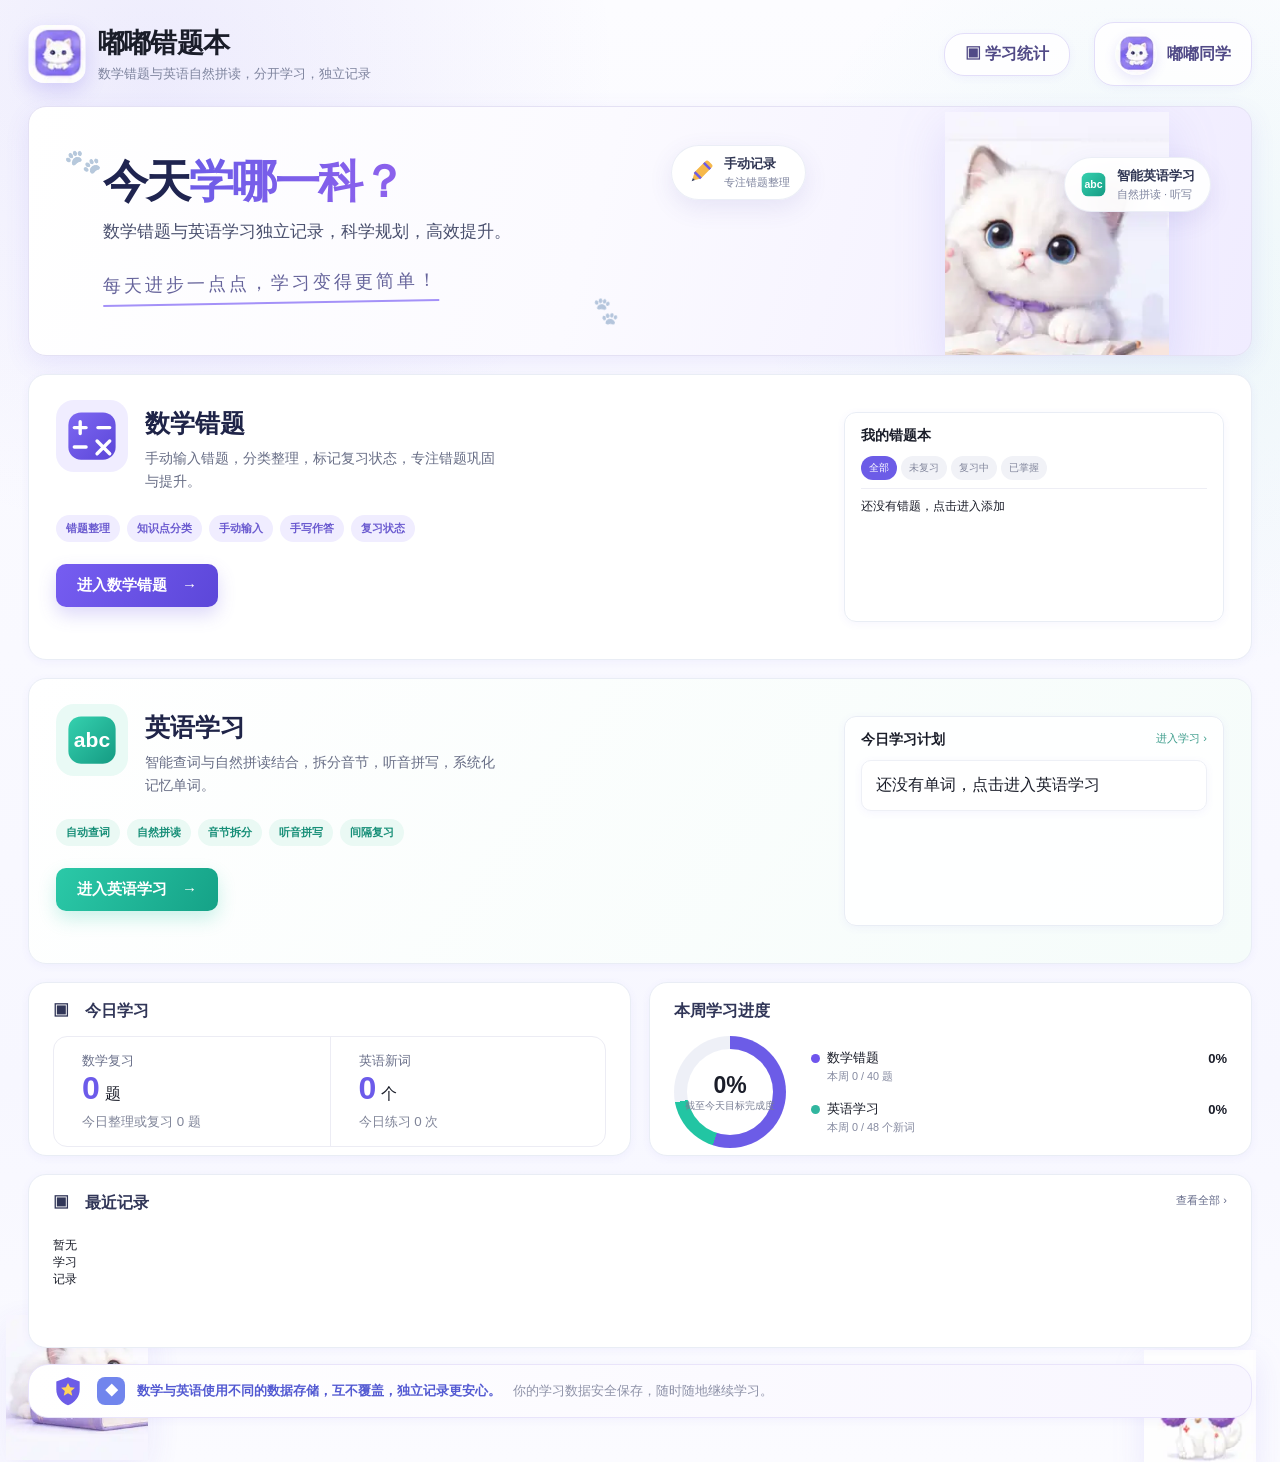
==== index.html @ 17a3bbbf "Fix weekly progress labels and add editable profile to home" ====
<!DOCTYPE html><html lang="zh-CN"><head><meta charset="UTF-8"><meta name="viewport" content="width=device-width,initial-scale=1,viewport-fit=cover"><title>嘟嘟错题本 · 学习中心</title><link rel="stylesheet" href="home.css"><link rel="stylesheet" href="brand.css"><link rel="stylesheet" href="profile.css"></head>
<body>
<div class="home-shell">
<header class="home-header"><a class="brand" href="index.html"><img src="assets/brand-logo-brand.svg"><div><h1>嘟嘟错题本</h1><p>数学错题与英语自然拼读，分开学习，独立记录</p></div></a><div class="header-actions"><button onclick="scrollToStats()">▣ 学习统计</button><button class="profile" type="button" data-profile-trigger onclick="openProfileSettings()"><img src="assets/brand-logo-brand.svg"><span data-user-name>嘟嘟同学</span></button></div></header>
<main>
<section class="home-hero"><div class="hero-copy"><h2>今天<span>学哪一科？</span></h2><p>数学错题与英语学习独立记录，科学规划，高效提升。</p><div class="handwrite">每天进步一点点，学习变得更简单！</div></div><div class="hero-feature manual"><img src="assets/icon-pencil.svg"><div><b>手动记录</b><span>专注错题整理</span></div></div><div class="hero-feature smart"><img src="assets/icon-english.svg"><div><b>智能英语学习</b><span>自然拼读 · 听写</span></div></div><img class="hero-art" src="assets/home-hero-cat-brand.svg" alt="嘟嘟猫学习"></section>
<section class="subject-grid">
<a class="subject-card math-card" href="math.html"><div class="subject-main"><div class="subject-title"><div class="subject-icon"><img src="assets/icon-math.svg" alt="数学"></div><div><h3>数学错题</h3><p>手动输入错题，分类整理，标记复习状态，专注错题巩固与提升。</p></div></div><div class="chips"><span>错题整理</span><span>知识点分类</span><span>手动输入</span><span>手写作答</span><span>复习状态</span></div><button>进入数学错题　→</button></div><div class="mini-preview"><h4>我的错题本</h4><div class="mini-tabs"><i>全部</i><i>未复习</i><i>复习中</i><i>已掌握</i></div><div id="homeMathPreview"></div></div></a>
<a class="subject-card english-card" href="english.html"><div class="subject-main"><div class="subject-title"><div class="subject-icon abc"><img src="assets/icon-english.svg" alt="英语"></div><div><h3>英语学习</h3><p>智能查词与自然拼读结合，拆分音节，听音拼写，系统化记忆单词。</p></div></div><div class="chips green"><span>自动查词</span><span>自然拼读</span><span>音节拆分</span><span>听音拼写</span><span>间隔复习</span></div><button>进入英语学习　→</button></div><div class="word-preview"><div class="preview-head"><h4>今日学习计划</h4><span>进入学习 ›</span></div><div id="homeWordPreview"></div></div></a>
</section>
<section class="dashboard" id="statsSection">
<div class="dash-card today-card"><h3>▣　今日学习</h3><div class="today-values"><div><span>数学复习</span><b id="todayMath">0</b><em>题</em><small id="todayMathDone">今日整理或复习 0 题</small></div><div><span>英语新词</span><b id="todayEnglish">0</b><em>个</em><small id="todayEnglishDone">今日练习 0 次</small></div></div></div>
<div class="dash-card progress-card"><h3>本周学习进度</h3><div class="progress-body"><div class="ring" id="progressRing"><b id="overallProgress">0%</b><span>截至今天目标完成度</span></div><div class="legend"><p><i class="purple-dot"></i>数学错题 <b id="mathProgress">0%</b><small id="mathTotal">本周 0 / 40 题</small></p><p><i class="green-dot"></i>英语学习 <b id="englishProgress">0%</b><small id="englishTotal">本周 0 / 0 个新词</small></p></div></div></div>
<div class="dash-card recent-card"><div class="card-heading"><h3>▣　最近记录</h3><a href="math.html">查看全部 ›</a></div><div id="recentList"></div></div>
</section>
<div class="safe-note"><img src="assets/icon-shield.svg" alt="安全"><b hidden>◆</b><strong>数学与英语使用不同的数据存储，互不覆盖，独立记录更安心。</strong><span>你的学习数据安全保存，随时随地继续学习。</span></div>
</main>
<img class="left-cat" src="assets/home-left-cat-brand.svg" alt=""><img class="right-cat" src="assets/cat-cheer-brand.svg" alt="">
</div><script src="home.js"></script><script src="profile-progress.js"></script></body></html>
---- home.css ----
:root{--purple:#6f55ed;--purple2:#8d78ff;--blue:#4667ef;--green:#21ad8e;--ink:#20244a;--muted:#7d839d;--line:#e5e6f2;--surface:#fff;--bg:#f8f8ff;--shadow:0 12px 34px rgba(73,66,145,.09);--font:-apple-system,BlinkMacSystemFont,"SF Pro Text","PingFang SC","Microsoft YaHei",sans-serif}*{box-sizing:border-box}html,body{margin:0;min-height:100%;font-family:var(--font);color:var(--ink)}body{background:radial-gradient(circle at 15% 5%,#f0edff 0,transparent 28%),linear-gradient(180deg,#fbfbff,#f6f7ff 70%,#f9f9ff)}button,a{font:inherit}.home-shell{width:min(1460px,100%);margin:auto;padding:22px 28px 30px;position:relative;overflow:hidden}.home-header{height:68px;display:flex;align-items:center;justify-content:space-between;margin-bottom:14px}.brand{display:flex;align-items:center;gap:14px;text-decoration:none;color:inherit}.brand img{width:62px;height:62px;border-radius:18px;box-shadow:0 9px 22px rgba(111,85,237,.2)}.brand h1{margin:0;font-size:27px;letter-spacing:-1px}.brand p{margin:6px 0 0;color:var(--muted);font-size:14px}.header-actions{display:flex;align-items:center;gap:24px}.header-actions button{border:1px solid #dedcf4;background:rgba(255,255,255,.75);padding:12px 21px;border-radius:14px;color:#474a76}.profile{display:flex;align-items:center;gap:10px;padding-left:18px;border-left:1px solid #e4e4ef}.profile img{width:44px;height:44px;border-radius:50%}.profile span{font-weight:650}.home-hero{height:246px;border:1px solid #dedff0;border-radius:22px;box-shadow:var(--shadow);background:linear-gradient(110deg,rgba(255,255,255,.92),rgba(244,242,255,.94));position:relative;overflow:hidden;display:flex;align-items:center}.hero-copy{padding-left:82px;position:relative;z-index:2}.hero-copy h2{font-size:46px;margin:0 0 14px;letter-spacing:-2px}.hero-copy h2 span{color:var(--purple)}.hero-copy p{font-size:18px;margin:0;color:#4d5371}.handwrite{margin-top:28px;font-size:18px;color:#5c5f92;font-family:KaiTi,"STKaiti",serif;letter-spacing:3px;border-bottom:2px solid #8d78ff;padding-bottom:7px;width:max-content;transform:rotate(-1deg)}.hero-art{position:absolute;right:0;bottom:0;width:64%;height:100%;object-fit:cover;object-position:center}.subject-grid{display:grid;grid-template-columns:1fr 1fr;gap:18px;margin-top:18px}.subject-card{height:280px;border:1px solid #e0e2f0;border-radius:22px;box-shadow:var(--shadow);background:rgba(255,255,255,.96);display:grid;grid-template-columns:1.25fr .75fr;padding:26px 28px;text-decoration:none;color:inherit;overflow:hidden;position:relative}.english-card{background:linear-gradient(120deg,#fff,#f1fbf8)}.subject-main{display:flex;flex-direction:column}.subject-title{display:flex;gap:20px}.subject-icon{width:74px;height:74px;border-radius:20px;display:grid;place-items:center;text-align:center;font-size:22px;font-weight:800;line-height:1.1;color:white;background:linear-gradient(145deg,#7a67ef,#4169e8);box-shadow:inset 0 0 0 12px rgba(255,255,255,.18)}.subject-icon.abc{background:linear-gradient(145deg,#38bba4,#0a8a77);font-size:26px}.subject-title h3{font-size:26px;margin:8px 0}.subject-title p{margin:0;color:#60667f;line-height:1.7;font-size:15px;max-width:360px}.chips{display:flex;flex-wrap:wrap;gap:8px;margin:26px 0}.chips span{background:#eef2ff;color:#4a64d7;border-radius:8px;padding:7px 10px;font-size:12px}.chips.green span{background:#e8f7f2;color:#178b76}.subject-card button{border:0;color:#fff;background:linear-gradient(120deg,#5478f2,#315be1);border-radius:12px;padding:13px 24px;font-weight:700;font-size:17px;width:max-content;box-shadow:0 8px 18px rgba(62,92,225,.25)}.english-card button{background:linear-gradient(120deg,#31bea2,#15977d);box-shadow:0 8px 18px rgba(21,151,125,.25)}.mini-preview,.word-preview{border:1px solid #e0e1ee;border-radius:18px;background:rgba(255,255,255,.78);padding:14px 16px;align-self:center;height:200px}.mini-preview h4,.preview-head h4{margin:0 0 11px;font-size:14px}.mini-tabs{display:flex;gap:4px;margin-bottom:8px}.mini-tabs i{font-style:normal;font-size:10px;padding:5px 8px;border-radius:8px;background:#f1f2f7;color:#81859b}.mini-tabs i:first-child{background:#8a76ee;color:white}.mini-row{display:flex;align-items:center;gap:8px;border-top:1px solid #eeeef5;padding:10px 0;font-size:12px}.mini-row span:first-child{width:12px;height:12px;border:1px solid #dcdfea;border-radius:3px}.mini-row em{margin-left:auto;font-style:normal;color:#ee755f}.preview-head{display:flex;justify-content:space-between}.preview-head span{font-size:11px;color:#3f9e8d}.word-preview-card{background:white;border-radius:10px;padding:14px;box-shadow:0 8px 18px rgba(40,95,82,.08)}.word-preview-card h4{font-size:18px;margin:0 0 6px}.word-preview-card .phon{font-size:11px;color:#7f879f}.word-preview-card .split{margin:13px 0;color:#385b9e}.word-preview-card .bar{height:7px;border-radius:8px;background:#edf0f3;margin-top:12px;overflow:hidden}.word-preview-card .bar i{display:block;height:100%;background:#26aa91}.dashboard{display:grid;grid-template-columns:1.05fr .85fr 1fr;gap:18px;margin-top:18px}.dash-card{height:174px;border:1px solid #e5e5ef;border-radius:20px;background:white;box-shadow:var(--shadow);padding:18px 24px}.dash-card h3{font-size:16px;margin:0 0 14px}.today-values{display:grid;grid-template-columns:1fr 1fr;border:1px solid #ececf4;border-radius:14px}.today-values>div{padding:15px 28px}.today-values>div+div{border-left:1px solid #ececf4}.today-values span{display:block;color:#696f89;font-size:13px}.today-values b{font-size:32px;color:#6c5bea;margin-right:5px}.today-values em{font-style:normal}.today-values small{display:block;color:#7f8498;margin-top:6px}.progress-body{display:flex;align-items:center;gap:25px}.ring{width:112px;height:112px;border-radius:50%;display:grid;place-content:center;text-align:center;background:conic-gradient(var(--purple) 0 55%,#33b7a0 55% 68%,#ececf5 68%)}.ring:before{content:"";position:absolute}.ring b{font-size:23px}.ring span{font-size:10px;color:#777d93}.legend{flex:1}.legend p{display:grid;grid-template-columns:16px 1fr auto;align-items:center;margin:0;padding:8px 0;font-size:13px}.legend i{width:9px;height:9px;border-radius:50%}.purple-dot{background:var(--purple)}.green-dot{background:#31b69f}.legend small{grid-column:2/4;color:#858aa0;margin-top:3px}.card-heading{display:flex;justify-content:space-between}.card-heading a{font-size:11px;color:#646a89;text-decoration:none}.recent-row{display:grid;grid-template-columns:28px 48px 1fr auto;align-items:center;border-top:1px solid #efeff5;padding:9px 0;font-size:12px}.recent-row:first-child{border-top:0}.recent-icon{width:24px;height:24px;border-radius:7px;display:grid;place-items:center;color:white;background:#6e5ced}.recent-icon.en{background:#28a991}.recent-row time{color:#999db0}.safe-note{margin:18px 170px 0;border-radius:18px;background:white;box-shadow:var(--shadow);height:54px;display:flex;align-items:center;gap:12px;padding:0 22px;color:#535ad2;font-size:13px}.safe-note b{background:#7185ed;color:white;width:28px;height:28px;border-radius:8px;display:grid;place-items:center}.safe-note span{color:#8e92a8}.left-cat{position:absolute;left:-30px;bottom:15px;width:280px;pointer-events:none}.right-cat{position:absolute;right:-5px;bottom:0;width:310px;pointer-events:none}@media(max-width:1000px){.home-shell{padding:14px}.home-hero{height:220px}.hero-copy{padding-left:34px}.hero-copy h2{font-size:36px}.hero-art{opacity:.55;width:72%}.subject-grid,.dashboard{grid-template-columns:1fr}.subject-card{height:auto;min-height:270px}.dash-card{height:auto}.safe-note{margin:18px 0}.left-cat,.right-cat{display:none}}@media(max-width:680px){.header-actions{display:none}.brand h1{font-size:22px}.brand p{font-size:12px}.brand img{width:50px;height:50px}.home-hero{height:260px}.hero-copy{padding:28px;align-self:flex-start}.hero-copy h2{font-size:34px}.hero-art{width:100%;opacity:.35}.handwrite{font-size:14px;letter-spacing:1px}.subject-card{grid-template-columns:1fr}.mini-preview,.word-preview{display:none}.subject-title p{font-size:13px}.dashboard{gap:12px}}
---- brand.css ----
@import url('brand-core.css');
@import url('brand-home.css');
@import url('brand-math.css');
@import url('brand-english.css');
@import url('responsive.css');
---- profile.css ----
/* Shared editable learner profile */
[data-profile-trigger]{cursor:pointer;appearance:none;-webkit-appearance:none;font:inherit}
button.profile,button.top-profile,button.eng-profile{color:inherit}
button.profile{border:0;background:transparent}
button.top-profile,button.eng-profile{border:1px solid var(--border,var(--line));background:#fff}
[data-profile-trigger]:hover{box-shadow:0 6px 18px rgba(70,55,140,.12)!important;transform:translateY(-1px)}
[data-profile-trigger]:focus-visible{outline:3px solid rgba(108,92,231,.22);outline-offset:2px}
.profile-overlay{display:none;position:fixed;inset:0;z-index:420;background:rgba(26,22,59,.44);backdrop-filter:blur(8px);align-items:center;justify-content:center;padding:18px}.profile-overlay.open{display:flex}.profile-modal-open{overflow:hidden}.profile-modal{width:min(480px,96vw);max-height:90dvh;overflow:hidden;background:#fff;border:1px solid #e5e1f7;border-radius:21px;box-shadow:0 28px 90px rgba(35,29,78,.25)}.profile-modal>header{display:flex;align-items:flex-start;justify-content:space-between;gap:16px;padding:20px 22px 15px;border-bottom:1px solid #eeeef5}.profile-modal h2{margin:0;color:#292e52;font-size:20px}.profile-modal header p{margin:5px 0 0;color:#8a8ea3;font-size:12px}.profile-close{width:34px;height:34px;border:0;border-radius:10px;background:#f2f1f7;color:#666b80;font-size:22px}.profile-body{padding:20px 22px 22px;display:grid;gap:15px}.profile-body label{display:block;color:#5d6178;font-size:12px;font-weight:700}.profile-body input,.profile-body select{display:block;width:100%;margin-top:7px;border:1px solid #dedee9;border-radius:11px;background:#fff;padding:12px 13px;color:#343951;font-size:15px;outline:0}.profile-body input:focus,.profile-body select:focus{border-color:#aa9bf5;box-shadow:0 0 0 3px rgba(108,92,231,.09)}.profile-number{display:grid;grid-template-columns:1fr auto;align-items:center;gap:10px}.profile-number span{margin-top:7px;color:#85899d;font-weight:500}.profile-note{background:#f7f4ff;border:1px solid #e7e1fb;border-radius:11px;padding:11px 12px;color:#73778d;font-size:11px;line-height:1.6}.profile-save{border:0;border-radius:12px;background:linear-gradient(120deg,#6c5ce7,#8c68ef);color:#fff;padding:12px 18px;font-weight:750;font-size:14px;box-shadow:0 8px 18px rgba(108,92,231,.22)}
@media(max-width:600px){.profile-overlay{padding:0;align-items:flex-end}.profile-modal{width:100%;max-height:92dvh;border-radius:19px 19px 0 0;padding-bottom:env(safe-area-inset-bottom,0)}.profile-modal>header{padding:17px}.profile-body{padding:17px}.top-data-tools .top-profile,.top-data-tools .eng-profile{display:flex!important;width:38px;height:38px;padding:3px!important;justify-content:center}.top-data-tools .top-profile img,.top-data-tools .eng-profile img{width:30px;height:30px}.home-header .header-actions{display:flex!important;margin-left:auto}.home-header .header-actions>button:first-child{display:none}.home-header .profile{padding:0;border:0}.home-header .profile span{display:none}.home-header .profile img{width:40px;height:40px}}
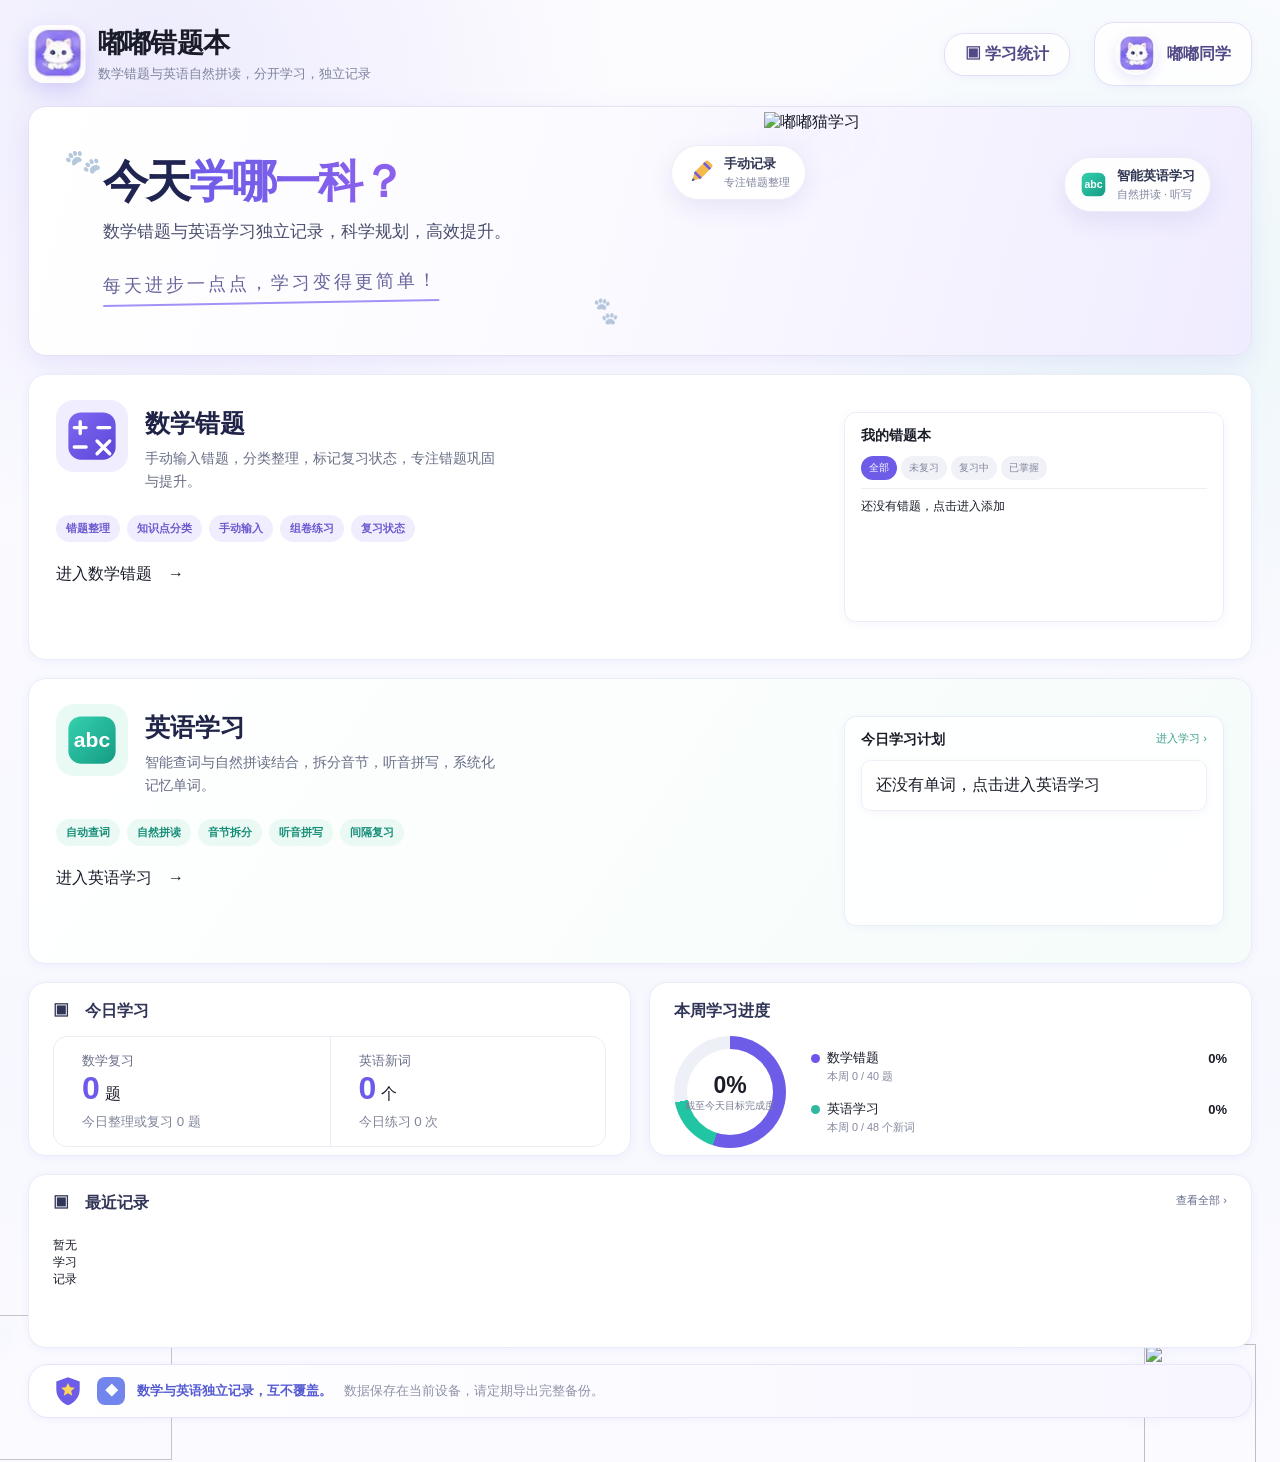
==== commit 7fa80c8f: "Load reliability layer and update local data messaging" ====
--- a/index.html
+++ b/index.html
@@ -1,19 +1,19 @@
-<!DOCTYPE html><html lang="zh-CN"><head><meta charset="UTF-8"><meta name="viewport" content="width=device-width,initial-scale=1,viewport-fit=cover"><title>嘟嘟错题本 · 学习中心</title><link rel="stylesheet" href="home.css"><link rel="stylesheet" href="brand.css"><link rel="stylesheet" href="profile.css"></head>
+<!DOCTYPE html><html lang="zh-CN"><head><meta charset="UTF-8"><meta name="viewport" content="width=device-width,initial-scale=1,viewport-fit=cover"><title>嘟嘟错题本 · 学习中心</title><link rel="icon" href="assets/app-icon.svg" type="image/svg+xml"><link rel="apple-touch-icon" href="apple-touch-icon.png"><link rel="manifest" href="site.webmanifest"><meta name="theme-color" content="#6C5CE7"><link rel="stylesheet" href="home.css"><link rel="stylesheet" href="brand.css"><link rel="stylesheet" href="profile.css"><link rel="stylesheet" href="reliability.css"></head>
 <body>
 <div class="home-shell">
 <header class="home-header"><a class="brand" href="index.html"><img src="assets/brand-logo-brand.svg"><div><h1>嘟嘟错题本</h1><p>数学错题与英语自然拼读，分开学习，独立记录</p></div></a><div class="header-actions"><button onclick="scrollToStats()">▣ 学习统计</button><button class="profile" type="button" data-profile-trigger onclick="openProfileSettings()"><img src="assets/brand-logo-brand.svg"><span data-user-name>嘟嘟同学</span></button></div></header>
 <main>
-<section class="home-hero"><div class="hero-copy"><h2>今天<span>学哪一科？</span></h2><p>数学错题与英语学习独立记录，科学规划，高效提升。</p><div class="handwrite">每天进步一点点，学习变得更简单！</div></div><div class="hero-feature manual"><img src="assets/icon-pencil.svg"><div><b>手动记录</b><span>专注错题整理</span></div></div><div class="hero-feature smart"><img src="assets/icon-english.svg"><div><b>智能英语学习</b><span>自然拼读 · 听写</span></div></div><img class="hero-art" src="assets/home-hero-cat-brand.svg" alt="嘟嘟猫学习"></section>
+<section class="home-hero"><div class="hero-copy"><h2>今天<span>学哪一科？</span></h2><p>数学错题与英语学习独立记录，科学规划，高效提升。</p><div class="handwrite">每天进步一点点，学习变得更简单！</div></div><div class="hero-feature manual"><img src="assets/icon-pencil.svg"><div><b>手动记录</b><span>专注错题整理</span></div></div><div class="hero-feature smart"><img src="assets/icon-english.svg"><div><b>智能英语学习</b><span>自然拼读 · 听写</span></div></div><img class="hero-art" src="assets/cats/home-study.svg" alt="嘟嘟猫学习"></section>
 <section class="subject-grid">
-<a class="subject-card math-card" href="math.html"><div class="subject-main"><div class="subject-title"><div class="subject-icon"><img src="assets/icon-math.svg" alt="数学"></div><div><h3>数学错题</h3><p>手动输入错题，分类整理，标记复习状态，专注错题巩固与提升。</p></div></div><div class="chips"><span>错题整理</span><span>知识点分类</span><span>手动输入</span><span>手写作答</span><span>复习状态</span></div><button>进入数学错题　→</button></div><div class="mini-preview"><h4>我的错题本</h4><div class="mini-tabs"><i>全部</i><i>未复习</i><i>复习中</i><i>已掌握</i></div><div id="homeMathPreview"></div></div></a>
-<a class="subject-card english-card" href="english.html"><div class="subject-main"><div class="subject-title"><div class="subject-icon abc"><img src="assets/icon-english.svg" alt="英语"></div><div><h3>英语学习</h3><p>智能查词与自然拼读结合，拆分音节，听音拼写，系统化记忆单词。</p></div></div><div class="chips green"><span>自动查词</span><span>自然拼读</span><span>音节拆分</span><span>听音拼写</span><span>间隔复习</span></div><button>进入英语学习　→</button></div><div class="word-preview"><div class="preview-head"><h4>今日学习计划</h4><span>进入学习 ›</span></div><div id="homeWordPreview"></div></div></a>
+<a class="subject-card math-card" href="math.html"><div class="subject-main"><div class="subject-title"><div class="subject-icon"><img src="assets/icon-math.svg" alt="数学"></div><div><h3>数学错题</h3><p>手动输入错题，分类整理，标记复习状态，专注错题巩固与提升。</p></div></div><div class="chips"><span>错题整理</span><span>知识点分类</span><span>手动输入</span><span>组卷练习</span><span>复习状态</span></div><span class="subject-enter">进入数学错题　→</span></div><div class="mini-preview"><h4>我的错题本</h4><div class="mini-tabs"><i>全部</i><i>未复习</i><i>复习中</i><i>已掌握</i></div><div id="homeMathPreview"></div></div></a>
+<a class="subject-card english-card" href="english.html"><div class="subject-main"><div class="subject-title"><div class="subject-icon abc"><img src="assets/icon-english.svg" alt="英语"></div><div><h3>英语学习</h3><p>智能查词与自然拼读结合，拆分音节，听音拼写，系统化记忆单词。</p></div></div><div class="chips green"><span>自动查词</span><span>自然拼读</span><span>音节拆分</span><span>听音拼写</span><span>间隔复习</span></div><span class="subject-enter english-enter">进入英语学习　→</span></div><div class="word-preview"><div class="preview-head"><h4>今日学习计划</h4><span>进入学习 ›</span></div><div id="homeWordPreview"></div></div></a>
 </section>
 <section class="dashboard" id="statsSection">
 <div class="dash-card today-card"><h3>▣　今日学习</h3><div class="today-values"><div><span>数学复习</span><b id="todayMath">0</b><em>题</em><small id="todayMathDone">今日整理或复习 0 题</small></div><div><span>英语新词</span><b id="todayEnglish">0</b><em>个</em><small id="todayEnglishDone">今日练习 0 次</small></div></div></div>
 <div class="dash-card progress-card"><h3>本周学习进度</h3><div class="progress-body"><div class="ring" id="progressRing"><b id="overallProgress">0%</b><span>截至今天目标完成度</span></div><div class="legend"><p><i class="purple-dot"></i>数学错题 <b id="mathProgress">0%</b><small id="mathTotal">本周 0 / 40 题</small></p><p><i class="green-dot"></i>英语学习 <b id="englishProgress">0%</b><small id="englishTotal">本周 0 / 0 个新词</small></p></div></div></div>
 <div class="dash-card recent-card"><div class="card-heading"><h3>▣　最近记录</h3><a href="math.html">查看全部 ›</a></div><div id="recentList"></div></div>
 </section>
-<div class="safe-note"><img src="assets/icon-shield.svg" alt="安全"><b hidden>◆</b><strong>数学与英语使用不同的数据存储，互不覆盖，独立记录更安心。</strong><span>你的学习数据安全保存，随时随地继续学习。</span></div>
+<div class="safe-note"><img src="assets/icon-shield.svg" alt="安全"><b hidden>◆</b><strong>数学与英语独立记录，互不覆盖。</strong><span>数据保存在当前设备，请定期导出完整备份。</span></div>
 </main>
-<img class="left-cat" src="assets/home-left-cat-brand.svg" alt=""><img class="right-cat" src="assets/cat-cheer-brand.svg" alt="">
-</div><script src="home.js"></script><script src="profile-progress.js"></script></body></html>
+<img class="left-cat" src="assets/cats/side-sleep.svg" alt=""><img class="right-cat" src="assets/cats/cheer.svg" alt="">
+</div><script src="home.js"></script><script src="profile-progress.js"></script><script src="reliability.js"></script></body></html>
--- a/profile.css
+++ b/profile.css
@@ -5,5 +5,6 @@
 button.top-profile,button.eng-profile{border:1px solid var(--border,var(--line));background:#fff}
 [data-profile-trigger]:hover{box-shadow:0 6px 18px rgba(70,55,140,.12)!important;transform:translateY(-1px)}
 [data-profile-trigger]:focus-visible{outline:3px solid rgba(108,92,231,.22);outline-offset:2px}
-.profile-overlay{display:none;position:fixed;inset:0;z-index:420;background:rgba(26,22,59,.44);backdrop-filter:blur(8px);align-items:center;justify-content:center;padding:18px}.profile-overlay.open{display:flex}.profile-modal-open{overflow:hidden}.profile-modal{width:min(480px,96vw);max-height:90dvh;overflow:hidden;background:#fff;border:1px solid #e5e1f7;border-radius:21px;box-shadow:0 28px 90px rgba(35,29,78,.25)}.profile-modal>header{display:flex;align-items:flex-start;justify-content:space-between;gap:16px;padding:20px 22px 15px;border-bottom:1px solid #eeeef5}.profile-modal h2{margin:0;color:#292e52;font-size:20px}.profile-modal header p{margin:5px 0 0;color:#8a8ea3;font-size:12px}.profile-close{width:34px;height:34px;border:0;border-radius:10px;background:#f2f1f7;color:#666b80;font-size:22px}.profile-body{padding:20px 22px 22px;display:grid;gap:15px}.profile-body label{display:block;color:#5d6178;font-size:12px;font-weight:700}.profile-body input,.profile-body select{display:block;width:100%;margin-top:7px;border:1px solid #dedee9;border-radius:11px;background:#fff;padding:12px 13px;color:#343951;font-size:15px;outline:0}.profile-body input:focus,.profile-body select:focus{border-color:#aa9bf5;box-shadow:0 0 0 3px rgba(108,92,231,.09)}.profile-number{display:grid;grid-template-columns:1fr auto;align-items:center;gap:10px}.profile-number span{margin-top:7px;color:#85899d;font-weight:500}.profile-note{background:#f7f4ff;border:1px solid #e7e1fb;border-radius:11px;padding:11px 12px;color:#73778d;font-size:11px;line-height:1.6}.profile-save{border:0;border-radius:12px;background:linear-gradient(120deg,#6c5ce7,#8c68ef);color:#fff;padding:12px 18px;font-weight:750;font-size:14px;box-shadow:0 8px 18px rgba(108,92,231,.22)}
-@media(max-width:600px){.profile-overlay{padding:0;align-items:flex-end}.profile-modal{width:100%;max-height:92dvh;border-radius:19px 19px 0 0;padding-bottom:env(safe-area-inset-bottom,0)}.profile-modal>header{padding:17px}.profile-body{padding:17px}.top-data-tools .top-profile,.top-data-tools .eng-profile{display:flex!important;width:38px;height:38px;padding:3px!important;justify-content:center}.top-data-tools .top-profile img,.top-data-tools .eng-profile img{width:30px;height:30px}.home-header .header-actions{display:flex!important;margin-left:auto}.home-header .header-actions>button:first-child{display:none}.home-header .profile{padding:0;border:0}.home-header .profile span{display:none}.home-header .profile img{width:40px;height:40px}}
+.goal-setting-btn{display:inline-flex;align-items:center;gap:6px;border:1px solid #ded8fb;background:#fff;color:#6256c8;border-radius:10px;padding:6px 9px;font-size:11px;font-weight:750;white-space:nowrap;box-shadow:0 3px 10px rgba(50,45,90,.06)}.goal-setting-btn small{font-size:9px;color:#9294a8;font-weight:600}.goal-setting-btn:hover{background:#f8f6ff;border-color:#bfb3f8}
+.profile-overlay{display:none;position:fixed;inset:0;z-index:420;background:rgba(26,22,59,.44);backdrop-filter:blur(8px);align-items:center;justify-content:center;padding:18px}.profile-overlay.open{display:flex}.profile-modal-open{overflow:hidden}.profile-modal{width:min(560px,96vw);max-height:90dvh;overflow:hidden;background:#fff;border:1px solid #e5e1f7;border-radius:21px;box-shadow:0 28px 90px rgba(35,29,78,.25)}.profile-modal>header{display:flex;align-items:flex-start;justify-content:space-between;gap:16px;padding:20px 22px 15px;border-bottom:1px solid #eeeef5}.profile-modal h2{margin:0;color:#292e52;font-size:20px}.profile-modal header p{margin:5px 0 0;color:#8a8ea3;font-size:12px}.profile-close{width:34px;height:34px;border:0;border-radius:10px;background:#f2f1f7;color:#666b80;font-size:22px}.profile-body{padding:20px 22px 22px;display:grid;gap:15px}.profile-body label{display:block;color:#5d6178;font-size:12px;font-weight:700}.profile-body input,.profile-body select{display:block;width:100%;margin-top:7px;border:1px solid #dedee9;border-radius:11px;background:#fff;padding:12px 13px;color:#343951;font-size:15px;outline:0}.profile-body input:focus,.profile-body select:focus{border-color:#aa9bf5;box-shadow:0 0 0 3px rgba(108,92,231,.09)}.profile-goal-grid{display:grid;grid-template-columns:1fr 1fr;gap:12px}.profile-number{display:grid;grid-template-columns:1fr auto;align-items:center;gap:10px}.profile-number span{margin-top:7px;color:#85899d;font-weight:500}.profile-note{background:#f7f4ff;border:1px solid #e7e1fb;border-radius:11px;padding:11px 12px;color:#73778d;font-size:11px;line-height:1.6}.profile-save{border:0;border-radius:12px;background:linear-gradient(120deg,#6c5ce7,#8c68ef);color:#fff;padding:12px 18px;font-weight:750;font-size:14px;box-shadow:0 8px 18px rgba(108,92,231,.22)}
+@media(max-width:680px){.profile-overlay{padding:0;align-items:flex-end}.profile-modal{width:100%;max-height:92dvh;border-radius:19px 19px 0 0;padding-bottom:env(safe-area-inset-bottom,0)}.profile-modal>header{padding:17px}.profile-body{padding:17px}.profile-goal-grid{grid-template-columns:1fr}.top-data-tools .top-profile,.top-data-tools .eng-profile{display:flex!important;width:38px;height:38px;padding:3px!important;justify-content:center}.top-data-tools .top-profile img,.top-data-tools .eng-profile img{width:30px;height:30px}.home-header .header-actions{display:flex!important;margin-left:auto}.home-header .header-actions>button:first-child{display:none}.home-header .profile{padding:0;border:0}.home-header .profile span{display:none}.home-header .profile img{width:40px;height:40px}}
--- a/reliability.css
+++ b/reliability.css
@@ -0,0 +1 @@
+.complete-backup{border:1px solid #e5e0fb;background:#faf8ff;border-radius:13px;padding:13px}.complete-backup>div:first-child{display:flex;justify-content:space-between;gap:12px;align-items:center}.complete-backup span,.complete-backup p{font-size:11px;color:#7d8196}.complete-backup p{margin:9px 0 0}.backup-actions{display:flex;gap:8px;margin-top:10px}.backup-actions button,.backup-actions label{flex:1;border:1px solid #dcd5fb;background:#fff;color:#6758ca;border-radius:10px;padding:10px;text-align:center;font-size:12px;font-weight:700;cursor:pointer}.backup-actions input{display:none}.undo-bar{position:fixed;left:50%;bottom:24px;transform:translate(-50%,30px);z-index:9999;background:#24263d;color:#fff;border-radius:14px;padding:12px 14px;display:flex;align-items:center;gap:18px;opacity:0;pointer-events:none;transition:.2s;box-shadow:0 16px 40px rgba(0,0,0,.25)}.undo-bar.show{opacity:1;transform:translate(-50%,0);pointer-events:auto}.undo-bar button{border:0;background:#8e79f4;color:#fff;border-radius:9px;padding:7px 12px;font-weight:700}.formula-toolbar{display:flex;flex-wrap:wrap;gap:6px;margin-top:8px}.formula-toolbar button{border:1px solid #ded9f5;background:#f8f6ff;color:#5549af;border-radius:8px;min-width:34px;height:32px}.paper-grade{display:flex;align-items:center;gap:14px;margin-top:18px;padding:10px 12px;border:1px solid #e6e3f4;border-radius:10px;background:#faf9ff;font-size:12px}.paper-grade span{font-weight:700}.paper-grade label{display:flex;align-items:center;gap:4px}.finish-paper{background:#22a98c!important;color:#fff!important}.word-edit-overlay{display:none}.word-edit-overlay.open{display:flex}.word-edit-overlay .modal{max-height:90dvh;overflow:auto}.edit-word{color:#16a184!important}.q-meta{flex-wrap:wrap}.complete-backup+.profile-save{margin-top:0}@media(max-width:680px){.backup-actions{flex-direction:column}.undo-bar{width:calc(100% - 24px);bottom:calc(12px + env(safe-area-inset-bottom));justify-content:space-between}.paper-grade{align-items:flex-start;flex-wrap:wrap}.paper-grade span{width:100%}}
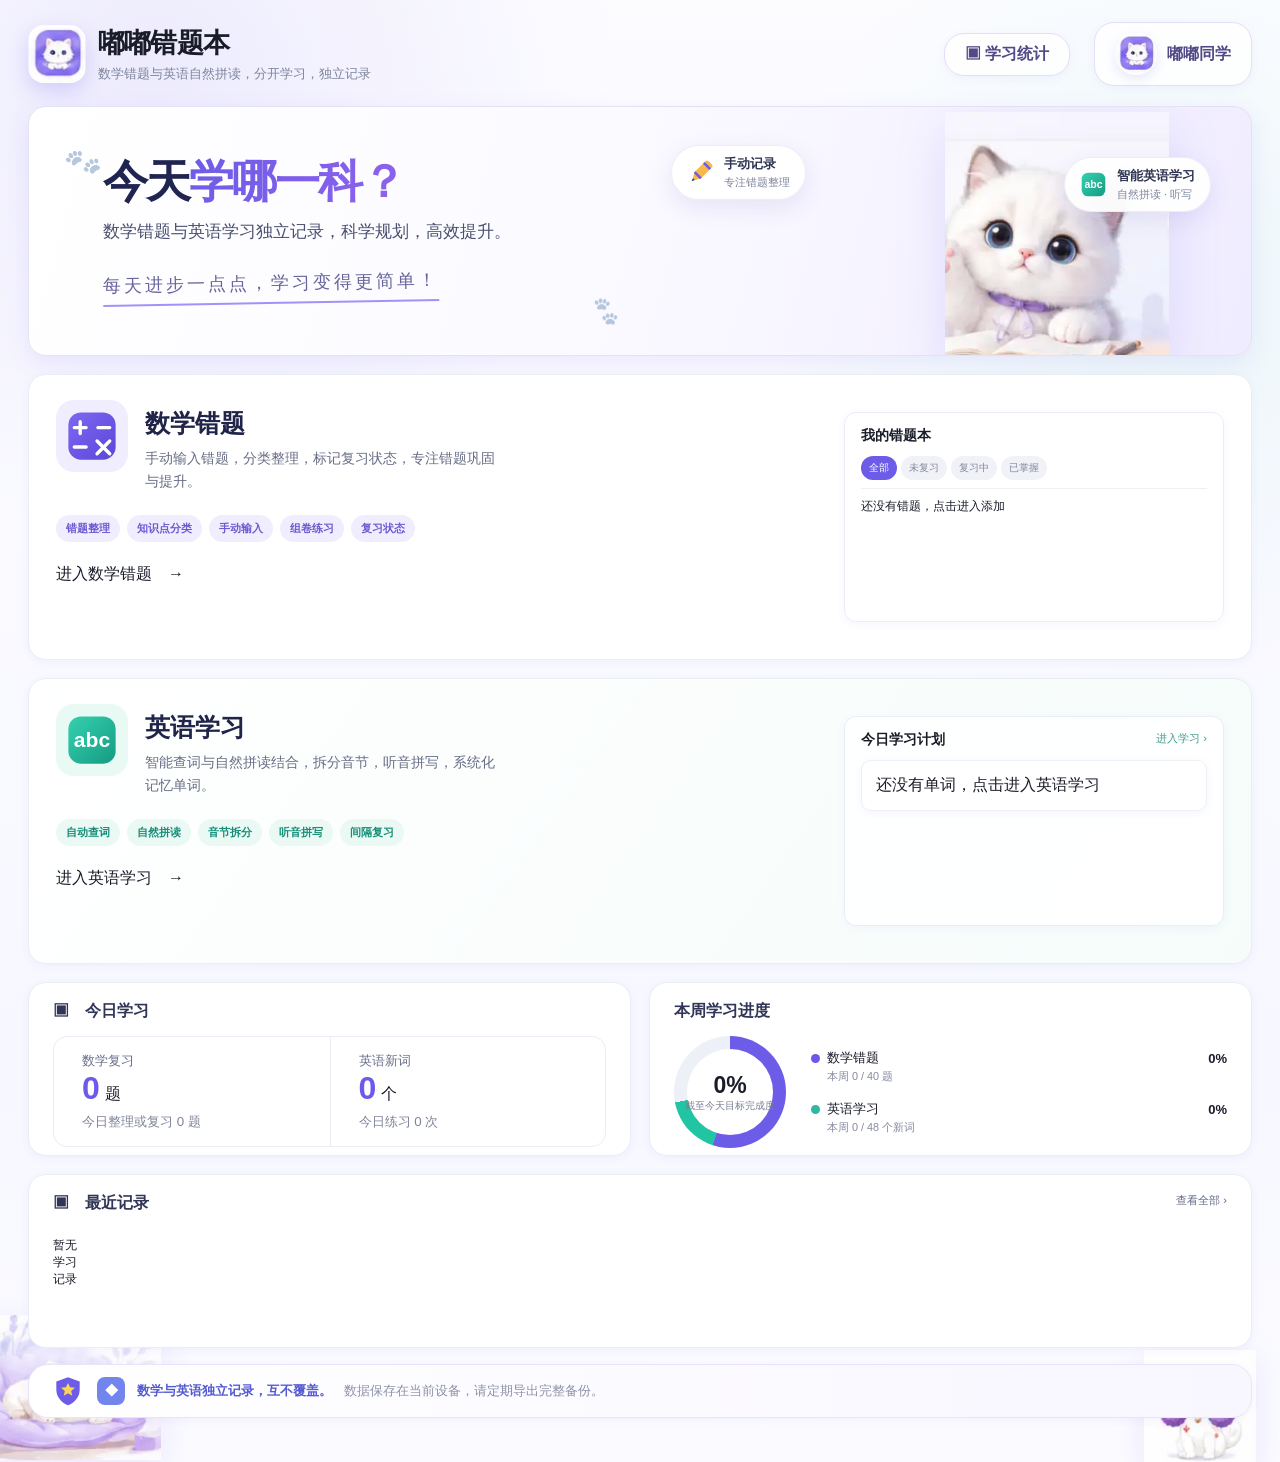
==== commit 2a4897b0: "Apply complete clear-data safeguards on home page" ====
--- a/index.html
+++ b/index.html
@@ -16,4 +16,4 @@
 <div class="safe-note"><img src="assets/icon-shield.svg" alt="安全"><b hidden>◆</b><strong>数学与英语独立记录，互不覆盖。</strong><span>数据保存在当前设备，请定期导出完整备份。</span></div>
 </main>
 <img class="left-cat" src="assets/cats/side-sleep.svg" alt=""><img class="right-cat" src="assets/cats/cheer.svg" alt="">
-</div><script src="home.js"></script><script src="profile-progress.js"></script><script src="reliability.js"></script></body></html>+</div><script src="home.js"></script><script src="profile-progress.js"></script><script src="reliability.js"></script><script src="reliability-fixes.js"></script></body></html>
--- a/reliability.css
+++ b/reliability.css
@@ -1 +1 @@
-.complete-backup{border:1px solid #e5e0fb;background:#faf8ff;border-radius:13px;padding:13px}.complete-backup>div:first-child{display:flex;justify-content:space-between;gap:12px;align-items:center}.complete-backup span,.complete-backup p{font-size:11px;color:#7d8196}.complete-backup p{margin:9px 0 0}.backup-actions{display:flex;gap:8px;margin-top:10px}.backup-actions button,.backup-actions label{flex:1;border:1px solid #dcd5fb;background:#fff;color:#6758ca;border-radius:10px;padding:10px;text-align:center;font-size:12px;font-weight:700;cursor:pointer}.backup-actions input{display:none}.undo-bar{position:fixed;left:50%;bottom:24px;transform:translate(-50%,30px);z-index:9999;background:#24263d;color:#fff;border-radius:14px;padding:12px 14px;display:flex;align-items:center;gap:18px;opacity:0;pointer-events:none;transition:.2s;box-shadow:0 16px 40px rgba(0,0,0,.25)}.undo-bar.show{opacity:1;transform:translate(-50%,0);pointer-events:auto}.undo-bar button{border:0;background:#8e79f4;color:#fff;border-radius:9px;padding:7px 12px;font-weight:700}.formula-toolbar{display:flex;flex-wrap:wrap;gap:6px;margin-top:8px}.formula-toolbar button{border:1px solid #ded9f5;background:#f8f6ff;color:#5549af;border-radius:8px;min-width:34px;height:32px}.paper-grade{display:flex;align-items:center;gap:14px;margin-top:18px;padding:10px 12px;border:1px solid #e6e3f4;border-radius:10px;background:#faf9ff;font-size:12px}.paper-grade span{font-weight:700}.paper-grade label{display:flex;align-items:center;gap:4px}.finish-paper{background:#22a98c!important;color:#fff!important}.word-edit-overlay{display:none}.word-edit-overlay.open{display:flex}.word-edit-overlay .modal{max-height:90dvh;overflow:auto}.edit-word{color:#16a184!important}.q-meta{flex-wrap:wrap}.complete-backup+.profile-save{margin-top:0}@media(max-width:680px){.backup-actions{flex-direction:column}.undo-bar{width:calc(100% - 24px);bottom:calc(12px + env(safe-area-inset-bottom));justify-content:space-between}.paper-grade{align-items:flex-start;flex-wrap:wrap}.paper-grade span{width:100%}}+.complete-backup{border:1px solid #e5e0fb;background:#faf8ff;border-radius:13px;padding:13px}.complete-backup>div:first-child{display:flex;justify-content:space-between;gap:12px;align-items:center}.complete-backup span,.complete-backup p{font-size:11px;color:#7d8196}.complete-backup p{margin:9px 0 0}.backup-actions{display:flex;gap:8px;margin-top:10px}.backup-actions button,.backup-actions label{flex:1;border:1px solid #dcd5fb;background:#fff;color:#6758ca;border-radius:10px;padding:10px;text-align:center;font-size:12px;font-weight:700;cursor:pointer}.backup-actions input{display:none}.clear-all-data{width:100%;margin-top:8px;border:1px solid #f2cccc;background:#fff7f7;color:#c34d4d;border-radius:10px;padding:9px;font-size:11px;font-weight:700}.undo-bar{position:fixed;left:50%;bottom:24px;transform:translate(-50%,30px);z-index:9999;background:#24263d;color:#fff;border-radius:14px;padding:12px 14px;display:flex;align-items:center;gap:18px;opacity:0;pointer-events:none;transition:.2s;box-shadow:0 16px 40px rgba(0,0,0,.25)}.undo-bar.show{opacity:1;transform:translate(-50%,0);pointer-events:auto}.undo-bar button{border:0;background:#8e79f4;color:#fff;border-radius:9px;padding:7px 12px;font-weight:700}.formula-toolbar{display:flex;flex-wrap:wrap;gap:6px;margin-top:8px}.formula-toolbar button{border:1px solid #ded9f5;background:#f8f6ff;color:#5549af;border-radius:8px;min-width:34px;height:32px}.paper-grade{display:flex;align-items:center;gap:14px;margin-top:18px;padding:10px 12px;border:1px solid #e6e3f4;border-radius:10px;background:#faf9ff;font-size:12px}.paper-grade span{font-weight:700}.paper-grade label{display:flex;align-items:center;gap:4px}.finish-paper{background:#22a98c!important;color:#fff!important}.word-edit-overlay{display:none}.word-edit-overlay.open{display:flex}.word-edit-overlay .modal{max-height:90dvh;overflow:auto}.edit-word{color:#16a184!important}.q-meta{flex-wrap:wrap}.complete-backup+.profile-save{margin-top:0}.q-actions button{min-height:36px}.paper-actions{flex-wrap:wrap}.paper-actions .finish-paper{margin-left:auto}@media print{.paper-grade,.paper-actions{display:none!important}}@media(max-width:680px){.backup-actions{flex-direction:column}.undo-bar{width:calc(100% - 24px);bottom:calc(12px + env(safe-area-inset-bottom));justify-content:space-between}.paper-grade{align-items:flex-start;flex-wrap:wrap}.paper-grade span{width:100%}.paper-actions .finish-paper{margin-left:0;width:100%}}.hero-art{content:url("assets/cats/home-study.svg")!important}.left-cat,.side-cat,.eng-side-cat{content:url("assets/cats/side-sleep.svg")!important}.right-cat,.challenge img,.eng-stats strong.star img{content:url("assets/cats/cheer.svg")!important}.welcome img{content:url("assets/cats/math-banner.svg")!important}.eng-hero>img{content:url("assets/cats/english-study.svg")!important}.words-title>img{content:url("assets/cats/cat-book.svg")!important}
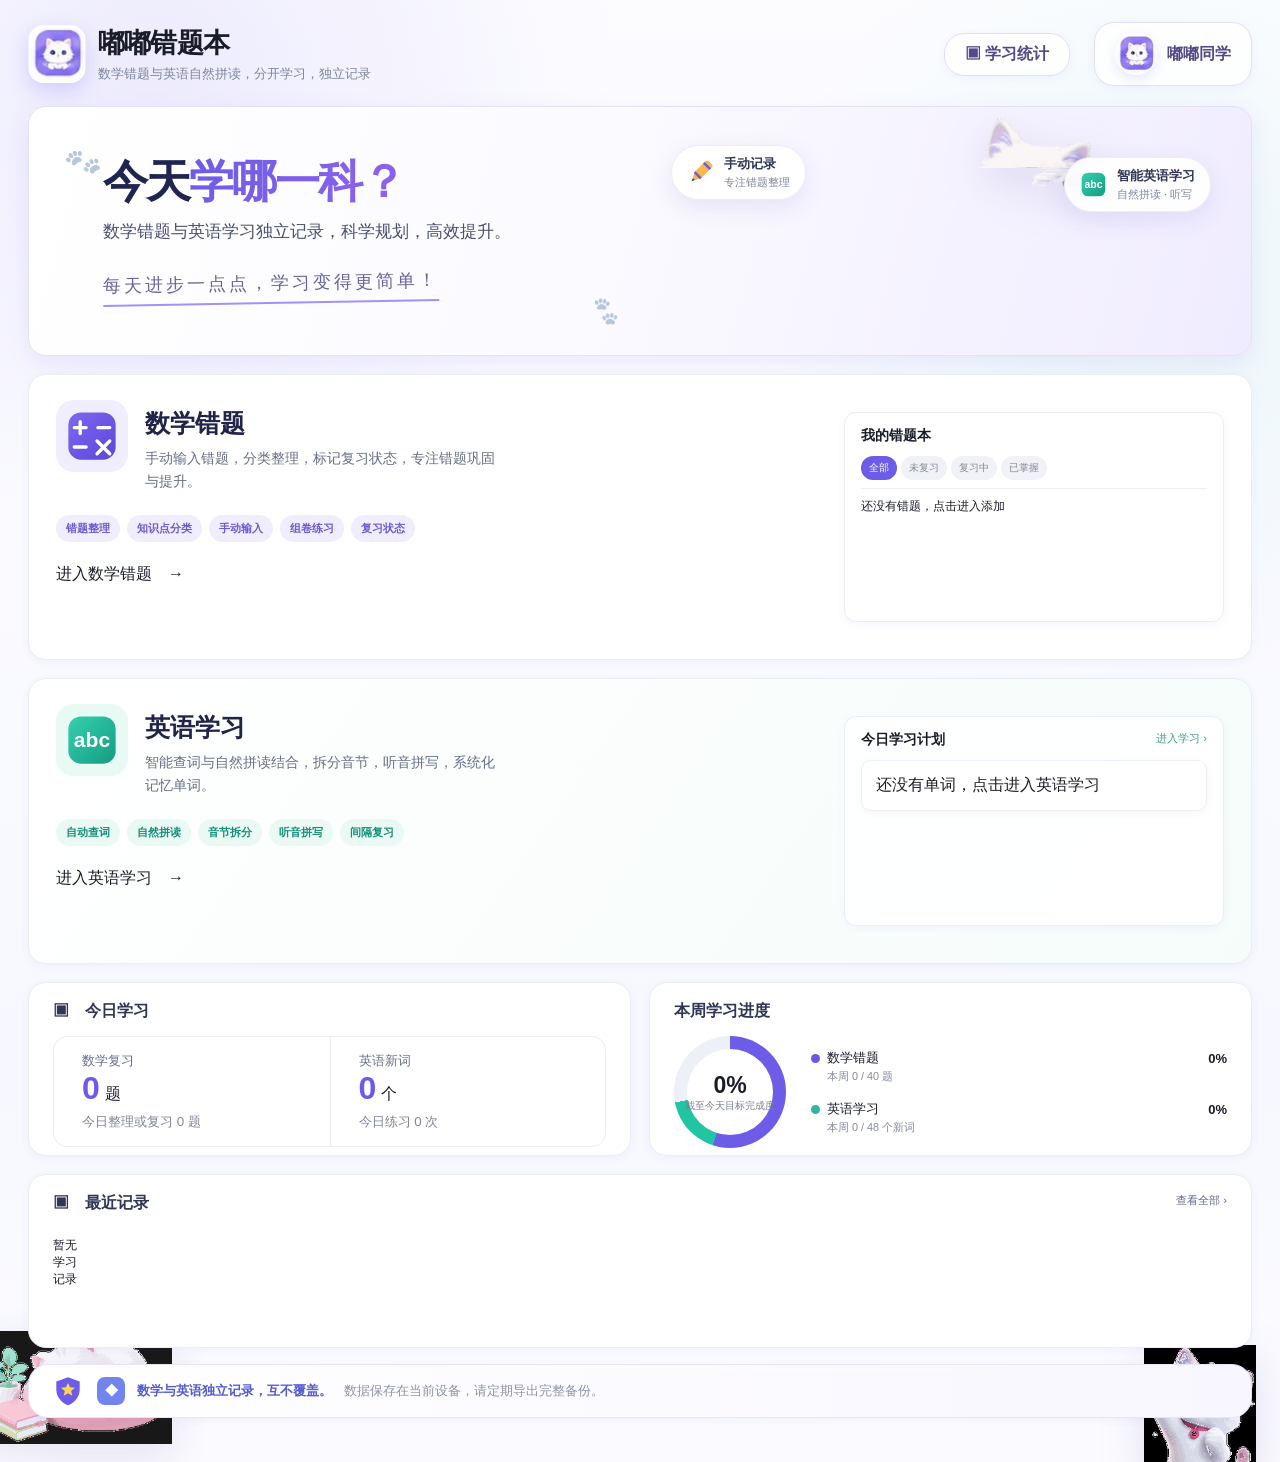
==== commit 02147a4b: "Use transparent PNG illustrations and refine responsive integration" ====
--- a/index.html
+++ b/index.html
@@ -1,9 +1,9 @@
-<!DOCTYPE html><html lang="zh-CN"><head><meta charset="UTF-8"><meta name="viewport" content="width=device-width,initial-scale=1,viewport-fit=cover"><title>嘟嘟错题本 · 学习中心</title><link rel="icon" href="assets/app-icon.svg" type="image/svg+xml"><link rel="apple-touch-icon" href="apple-touch-icon.png"><link rel="manifest" href="site.webmanifest"><meta name="theme-color" content="#6C5CE7"><link rel="stylesheet" href="home.css"><link rel="stylesheet" href="brand.css"><link rel="stylesheet" href="profile.css"><link rel="stylesheet" href="reliability.css"></head>
+<!DOCTYPE html><html lang="zh-CN"><head><meta charset="UTF-8"><meta name="viewport" content="width=device-width,initial-scale=1,viewport-fit=cover"><title>嘟嘟错题本 · 学习中心</title><link rel="icon" href="assets/app-icon.svg" type="image/svg+xml"><link rel="apple-touch-icon" href="apple-touch-icon.png"><link rel="manifest" href="site.webmanifest"><meta name="theme-color" content="#6C5CE7"><link rel="stylesheet" href="home.css"><link rel="stylesheet" href="brand.css"><link rel="stylesheet" href="profile.css"><link rel="stylesheet" href="reliability.css"><link rel="stylesheet" href="asset-polish.css"></head>
 <body>
 <div class="home-shell">
 <header class="home-header"><a class="brand" href="index.html"><img src="assets/brand-logo-brand.svg"><div><h1>嘟嘟错题本</h1><p>数学错题与英语自然拼读，分开学习，独立记录</p></div></a><div class="header-actions"><button onclick="scrollToStats()">▣ 学习统计</button><button class="profile" type="button" data-profile-trigger onclick="openProfileSettings()"><img src="assets/brand-logo-brand.svg"><span data-user-name>嘟嘟同学</span></button></div></header>
 <main>
-<section class="home-hero"><div class="hero-copy"><h2>今天<span>学哪一科？</span></h2><p>数学错题与英语学习独立记录，科学规划，高效提升。</p><div class="handwrite">每天进步一点点，学习变得更简单！</div></div><div class="hero-feature manual"><img src="assets/icon-pencil.svg"><div><b>手动记录</b><span>专注错题整理</span></div></div><div class="hero-feature smart"><img src="assets/icon-english.svg"><div><b>智能英语学习</b><span>自然拼读 · 听写</span></div></div><img class="hero-art" src="assets/cats/home-study.svg" alt="嘟嘟猫学习"></section>
+<section class="home-hero"><div class="hero-copy"><h2>今天<span>学哪一科？</span></h2><p>数学错题与英语学习独立记录，科学规划，高效提升。</p><div class="handwrite">每天进步一点点，学习变得更简单！</div></div><div class="hero-feature manual"><img src="assets/icon-pencil.svg"><div><b>手动记录</b><span>专注错题整理</span></div></div><div class="hero-feature smart"><img src="assets/icon-english.svg"><div><b>智能英语学习</b><span>自然拼读 · 听写</span></div></div><img class="hero-art" src="assets/cats/home-study.png" alt="嘟嘟猫学习" width="650" height="510" decoding="async" fetchpriority="high"></section>
 <section class="subject-grid">
 <a class="subject-card math-card" href="math.html"><div class="subject-main"><div class="subject-title"><div class="subject-icon"><img src="assets/icon-math.svg" alt="数学"></div><div><h3>数学错题</h3><p>手动输入错题，分类整理，标记复习状态，专注错题巩固与提升。</p></div></div><div class="chips"><span>错题整理</span><span>知识点分类</span><span>手动输入</span><span>组卷练习</span><span>复习状态</span></div><span class="subject-enter">进入数学错题　→</span></div><div class="mini-preview"><h4>我的错题本</h4><div class="mini-tabs"><i>全部</i><i>未复习</i><i>复习中</i><i>已掌握</i></div><div id="homeMathPreview"></div></div></a>
 <a class="subject-card english-card" href="english.html"><div class="subject-main"><div class="subject-title"><div class="subject-icon abc"><img src="assets/icon-english.svg" alt="英语"></div><div><h3>英语学习</h3><p>智能查词与自然拼读结合，拆分音节，听音拼写，系统化记忆单词。</p></div></div><div class="chips green"><span>自动查词</span><span>自然拼读</span><span>音节拆分</span><span>听音拼写</span><span>间隔复习</span></div><span class="subject-enter english-enter">进入英语学习　→</span></div><div class="word-preview"><div class="preview-head"><h4>今日学习计划</h4><span>进入学习 ›</span></div><div id="homeWordPreview"></div></div></a>
@@ -15,5 +15,5 @@
 </section>
 <div class="safe-note"><img src="assets/icon-shield.svg" alt="安全"><b hidden>◆</b><strong>数学与英语独立记录，互不覆盖。</strong><span>数据保存在当前设备，请定期导出完整备份。</span></div>
 </main>
-<img class="left-cat" src="assets/cats/side-sleep.svg" alt=""><img class="right-cat" src="assets/cats/cheer.svg" alt="">
+<img class="left-cat" src="assets/cats/side-sleep.png" alt="" width="320" height="190" loading="lazy" decoding="async"><img class="right-cat" src="assets/cats/cheer.png" alt="" width="190" height="231" loading="lazy" decoding="async">
 </div><script src="home.js"></script><script src="profile-progress.js"></script><script src="reliability.js"></script><script src="reliability-fixes.js"></script></body></html>
--- a/asset-polish.css
+++ b/asset-polish.css
@@ -0,0 +1,8 @@
+/* Transparent PNG illustration integration */
+.hero-art,.left-cat,.right-cat,.side-cat,.eng-side-cat,.welcome img,.eng-hero>img,.challenge img,.eng-stats strong.star img,.words-title>img{object-fit:contain;background:transparent!important;pointer-events:none;user-select:none;-webkit-user-drag:none;filter:drop-shadow(0 14px 22px rgba(77,64,143,.14))}
+.hero-art{content:url("assets/cats/home-study.png")!important}.left-cat,.side-cat,.eng-side-cat{content:url("assets/cats/side-sleep.png")!important}.right-cat,.challenge img,.eng-stats strong.star img{content:url("assets/cats/cheer.png")!important}.welcome img{content:url("assets/cats/math-banner.png")!important}.eng-hero>img{content:url("assets/cats/english-study.png")!important}.words-title>img{content:url("assets/cats/cat-book.png")!important}
+.hero-art,.welcome img,.eng-hero>img{height:auto;max-width:42%;animation:dudu-float 5.5s ease-in-out infinite;transform-origin:center bottom}.left-cat,.right-cat,.side-cat,.eng-side-cat,.challenge img,.eng-stats strong.star img,.words-title>img{height:auto}.subject-card,.quick-actions button,.mode-strip button{transition:transform .18s ease,box-shadow .18s ease,border-color .18s ease}.subject-card:hover,.quick-actions button:hover,.mode-strip button:hover{transform:translateY(-2px)}
+@keyframes dudu-float{0%,100%{transform:translateY(0)}50%{transform:translateY(-5px)}}
+@media(max-width:900px){.hero-art,.welcome img,.eng-hero>img{max-width:38%}.left-cat,.right-cat{opacity:.7}.side-cat,.eng-side-cat{max-width:180px}}
+@media(max-width:680px){.hero-art,.welcome img,.eng-hero>img{max-width:46%;filter:drop-shadow(0 8px 14px rgba(77,64,143,.12))}.left-cat,.right-cat{display:none}.side-cat,.eng-side-cat{max-width:140px}.challenge img{max-width:58px}.words-title>img{max-width:70px}}
+@media(prefers-reduced-motion:reduce){.hero-art,.welcome img,.eng-hero>img{animation:none}.subject-card,.quick-actions button,.mode-strip button{transition:none}}
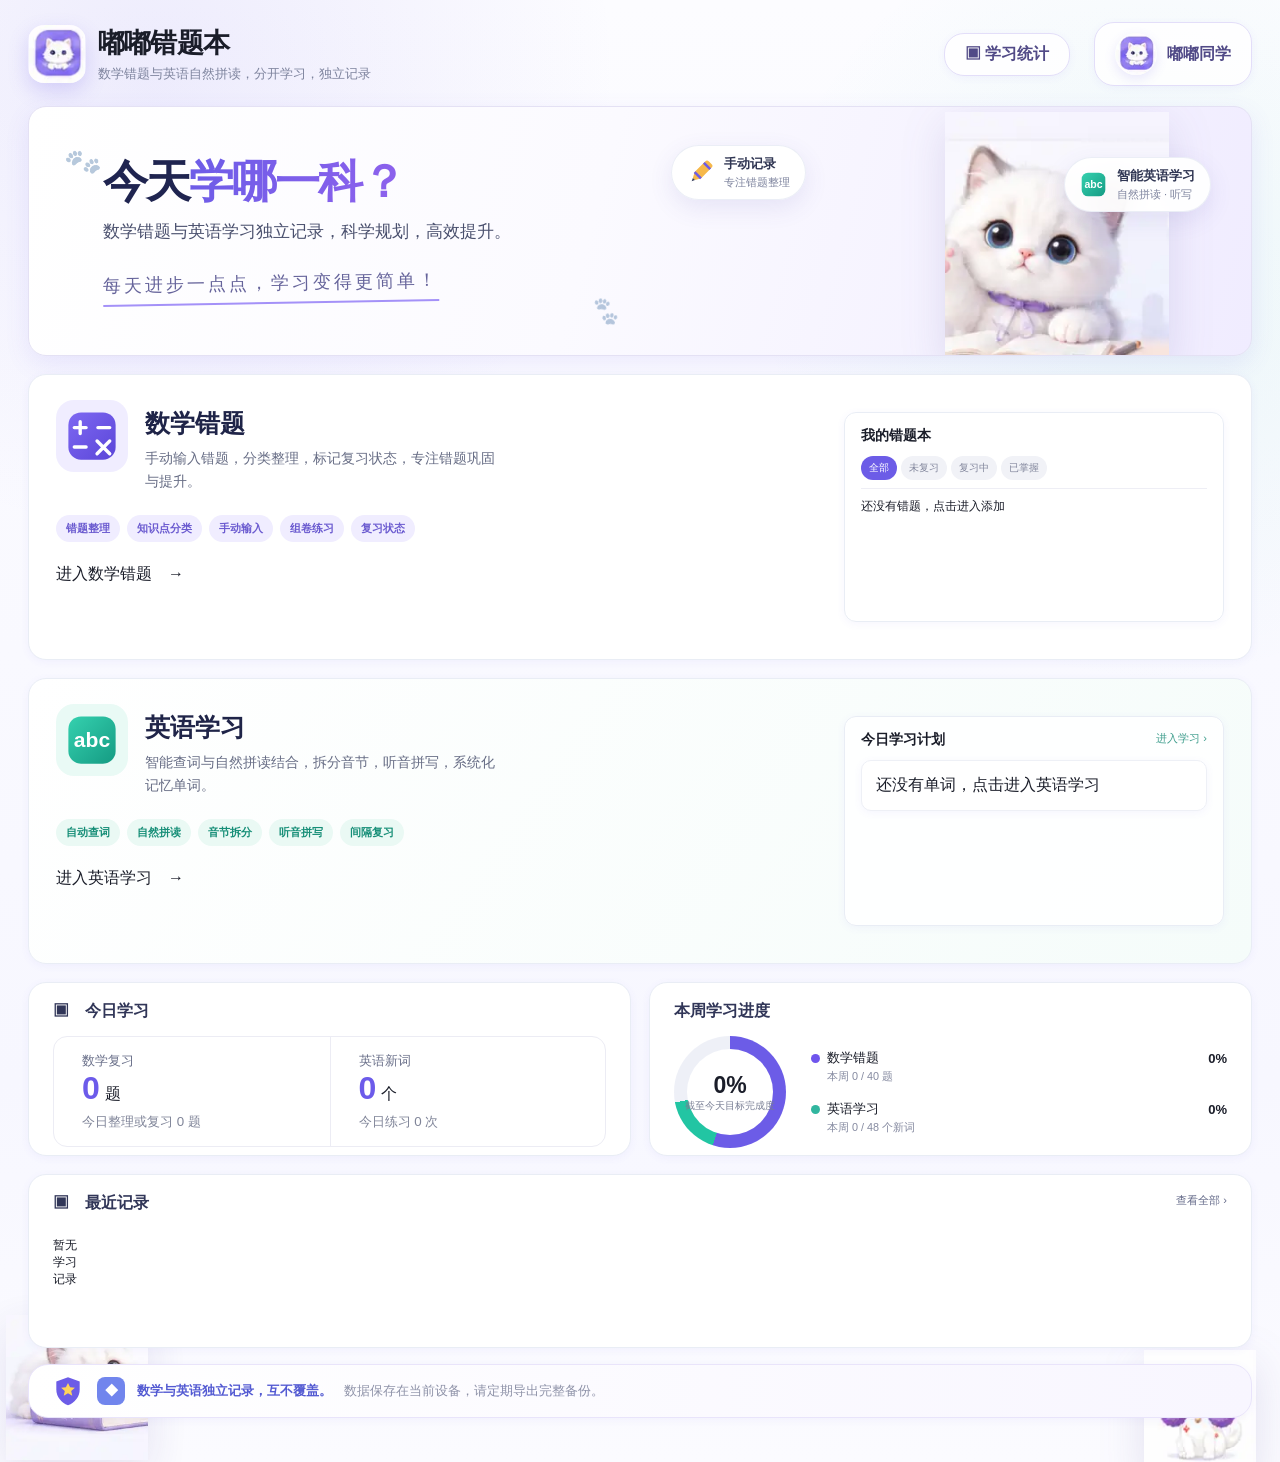
==== commit 02a98927: "Fix direct AI explanations and asset paths" ====
--- a/index.html
+++ b/index.html
@@ -1,9 +1,9 @@
-<!DOCTYPE html><html lang="zh-CN"><head><meta charset="UTF-8"><meta name="viewport" content="width=device-width,initial-scale=1,viewport-fit=cover"><title>嘟嘟错题本 · 学习中心</title><link rel="icon" href="assets/app-icon.svg" type="image/svg+xml"><link rel="apple-touch-icon" href="apple-touch-icon.png"><link rel="manifest" href="site.webmanifest"><meta name="theme-color" content="#6C5CE7"><link rel="stylesheet" href="home.css"><link rel="stylesheet" href="brand.css"><link rel="stylesheet" href="profile.css"><link rel="stylesheet" href="reliability.css"><link rel="stylesheet" href="asset-polish.css"></head>
+<!DOCTYPE html><html lang="zh-CN"><head><meta charset="UTF-8"><meta name="viewport" content="width=device-width,initial-scale=1,viewport-fit=cover"><title>嘟嘟错题本 · 学习中心</title><link rel="icon" href="assets/app-icon.svg" type="image/svg+xml"><link rel="apple-touch-icon" href="assets/app-icon-512.png"><link rel="manifest" href="site.webmanifest"><meta name="theme-color" content="#6C5CE7"><link rel="stylesheet" href="home.css"><link rel="stylesheet" href="brand.css"><link rel="stylesheet" href="profile.css"><link rel="stylesheet" href="reliability.css"><link rel="stylesheet" href="asset-polish.css"></head>
 <body>
 <div class="home-shell">
 <header class="home-header"><a class="brand" href="index.html"><img src="assets/brand-logo-brand.svg"><div><h1>嘟嘟错题本</h1><p>数学错题与英语自然拼读，分开学习，独立记录</p></div></a><div class="header-actions"><button onclick="scrollToStats()">▣ 学习统计</button><button class="profile" type="button" data-profile-trigger onclick="openProfileSettings()"><img src="assets/brand-logo-brand.svg"><span data-user-name>嘟嘟同学</span></button></div></header>
 <main>
-<section class="home-hero"><div class="hero-copy"><h2>今天<span>学哪一科？</span></h2><p>数学错题与英语学习独立记录，科学规划，高效提升。</p><div class="handwrite">每天进步一点点，学习变得更简单！</div></div><div class="hero-feature manual"><img src="assets/icon-pencil.svg"><div><b>手动记录</b><span>专注错题整理</span></div></div><div class="hero-feature smart"><img src="assets/icon-english.svg"><div><b>智能英语学习</b><span>自然拼读 · 听写</span></div></div><img class="hero-art" src="assets/cats/home-study.png" alt="嘟嘟猫学习" width="650" height="510" decoding="async" fetchpriority="high"></section>
+<section class="home-hero"><div class="hero-copy"><h2>今天<span>学哪一科？</span></h2><p>数学错题与英语学习独立记录，科学规划，高效提升。</p><div class="handwrite">每天进步一点点，学习变得更简单！</div></div><div class="hero-feature manual"><img src="assets/icon-pencil.svg"><div><b>手动记录</b><span>专注错题整理</span></div></div><div class="hero-feature smart"><img src="assets/icon-english.svg"><div><b>智能英语学习</b><span>自然拼读 · 听写</span></div></div><img class="hero-art" src="assets/home-hero-cat-brand.svg" alt="嘟嘟猫学习" width="650" height="510" decoding="async" fetchpriority="high"></section>
 <section class="subject-grid">
 <a class="subject-card math-card" href="math.html"><div class="subject-main"><div class="subject-title"><div class="subject-icon"><img src="assets/icon-math.svg" alt="数学"></div><div><h3>数学错题</h3><p>手动输入错题，分类整理，标记复习状态，专注错题巩固与提升。</p></div></div><div class="chips"><span>错题整理</span><span>知识点分类</span><span>手动输入</span><span>组卷练习</span><span>复习状态</span></div><span class="subject-enter">进入数学错题　→</span></div><div class="mini-preview"><h4>我的错题本</h4><div class="mini-tabs"><i>全部</i><i>未复习</i><i>复习中</i><i>已掌握</i></div><div id="homeMathPreview"></div></div></a>
 <a class="subject-card english-card" href="english.html"><div class="subject-main"><div class="subject-title"><div class="subject-icon abc"><img src="assets/icon-english.svg" alt="英语"></div><div><h3>英语学习</h3><p>智能查词与自然拼读结合，拆分音节，听音拼写，系统化记忆单词。</p></div></div><div class="chips green"><span>自动查词</span><span>自然拼读</span><span>音节拆分</span><span>听音拼写</span><span>间隔复习</span></div><span class="subject-enter english-enter">进入英语学习　→</span></div><div class="word-preview"><div class="preview-head"><h4>今日学习计划</h4><span>进入学习 ›</span></div><div id="homeWordPreview"></div></div></a>
@@ -15,5 +15,5 @@
 </section>
 <div class="safe-note"><img src="assets/icon-shield.svg" alt="安全"><b hidden>◆</b><strong>数学与英语独立记录，互不覆盖。</strong><span>数据保存在当前设备，请定期导出完整备份。</span></div>
 </main>
-<img class="left-cat" src="assets/cats/side-sleep.png" alt="" width="320" height="190" loading="lazy" decoding="async"><img class="right-cat" src="assets/cats/cheer.png" alt="" width="190" height="231" loading="lazy" decoding="async">
-</div><script src="home.js"></script><script src="profile-progress.js"></script><script src="reliability.js"></script><script src="reliability-fixes.js"></script></body></html>+<img class="left-cat" src="assets/home-left-cat-brand.svg" alt="" width="320" height="190" loading="lazy" decoding="async"><img class="right-cat" src="assets/cat-cheer-brand.svg" alt="" width="190" height="231" loading="lazy" decoding="async">
+</div><script src="home.js"></script><script src="profile-progress.js"></script><script src="reliability.js"></script><script src="reliability-fixes.js"></script><script src="dudu-sync.js"></script></body></html>
--- a/profile.css
+++ b/profile.css
@@ -6,5 +6,5 @@
 [data-profile-trigger]:hover{box-shadow:0 6px 18px rgba(70,55,140,.12)!important;transform:translateY(-1px)}
 [data-profile-trigger]:focus-visible{outline:3px solid rgba(108,92,231,.22);outline-offset:2px}
 .goal-setting-btn{display:inline-flex;align-items:center;gap:6px;border:1px solid #ded8fb;background:#fff;color:#6256c8;border-radius:10px;padding:6px 9px;font-size:11px;font-weight:750;white-space:nowrap;box-shadow:0 3px 10px rgba(50,45,90,.06)}.goal-setting-btn small{font-size:9px;color:#9294a8;font-weight:600}.goal-setting-btn:hover{background:#f8f6ff;border-color:#bfb3f8}
-.profile-overlay{display:none;position:fixed;inset:0;z-index:420;background:rgba(26,22,59,.44);backdrop-filter:blur(8px);align-items:center;justify-content:center;padding:18px}.profile-overlay.open{display:flex}.profile-modal-open{overflow:hidden}.profile-modal{width:min(560px,96vw);max-height:90dvh;overflow:hidden;background:#fff;border:1px solid #e5e1f7;border-radius:21px;box-shadow:0 28px 90px rgba(35,29,78,.25)}.profile-modal>header{display:flex;align-items:flex-start;justify-content:space-between;gap:16px;padding:20px 22px 15px;border-bottom:1px solid #eeeef5}.profile-modal h2{margin:0;color:#292e52;font-size:20px}.profile-modal header p{margin:5px 0 0;color:#8a8ea3;font-size:12px}.profile-close{width:34px;height:34px;border:0;border-radius:10px;background:#f2f1f7;color:#666b80;font-size:22px}.profile-body{padding:20px 22px 22px;display:grid;gap:15px}.profile-body label{display:block;color:#5d6178;font-size:12px;font-weight:700}.profile-body input,.profile-body select{display:block;width:100%;margin-top:7px;border:1px solid #dedee9;border-radius:11px;background:#fff;padding:12px 13px;color:#343951;font-size:15px;outline:0}.profile-body input:focus,.profile-body select:focus{border-color:#aa9bf5;box-shadow:0 0 0 3px rgba(108,92,231,.09)}.profile-goal-grid{display:grid;grid-template-columns:1fr 1fr;gap:12px}.profile-number{display:grid;grid-template-columns:1fr auto;align-items:center;gap:10px}.profile-number span{margin-top:7px;color:#85899d;font-weight:500}.profile-note{background:#f7f4ff;border:1px solid #e7e1fb;border-radius:11px;padding:11px 12px;color:#73778d;font-size:11px;line-height:1.6}.profile-save{border:0;border-radius:12px;background:linear-gradient(120deg,#6c5ce7,#8c68ef);color:#fff;padding:12px 18px;font-weight:750;font-size:14px;box-shadow:0 8px 18px rgba(108,92,231,.22)}
-@media(max-width:680px){.profile-overlay{padding:0;align-items:flex-end}.profile-modal{width:100%;max-height:92dvh;border-radius:19px 19px 0 0;padding-bottom:env(safe-area-inset-bottom,0)}.profile-modal>header{padding:17px}.profile-body{padding:17px}.profile-goal-grid{grid-template-columns:1fr}.top-data-tools .top-profile,.top-data-tools .eng-profile{display:flex!important;width:38px;height:38px;padding:3px!important;justify-content:center}.top-data-tools .top-profile img,.top-data-tools .eng-profile img{width:30px;height:30px}.home-header .header-actions{display:flex!important;margin-left:auto}.home-header .header-actions>button:first-child{display:none}.home-header .profile{padding:0;border:0}.home-header .profile span{display:none}.home-header .profile img{width:40px;height:40px}}+.profile-overlay{display:none;position:fixed;inset:0;z-index:420;background:rgba(26,22,59,.44);backdrop-filter:blur(8px);align-items:center;justify-content:center;padding:18px}.profile-overlay.open{display:flex}.profile-modal-open{overflow:hidden}.profile-modal{width:min(560px,96vw);max-height:90dvh;overflow:hidden;background:#fff;border:1px solid #e5e1f7;border-radius:21px;box-shadow:0 28px 90px rgba(35,29,78,.25);display:flex;flex-direction:column}.profile-modal>header{display:flex;align-items:flex-start;justify-content:space-between;gap:16px;padding:20px 22px 15px;border-bottom:1px solid #eeeef5;flex:0 0 auto}.profile-modal h2{margin:0;color:#292e52;font-size:20px}.profile-modal header p{margin:5px 0 0;color:#8a8ea3;font-size:12px}.profile-close{width:34px;height:34px;border:0;border-radius:10px;background:#f2f1f7;color:#666b80;font-size:22px}.profile-body{padding:20px 22px 22px;display:grid;gap:15px;overflow-y:auto;max-height:calc(90dvh - 82px);overscroll-behavior:contain;-webkit-overflow-scrolling:touch}.profile-body label{display:block;color:#5d6178;font-size:12px;font-weight:700}.profile-body input,.profile-body select{display:block;width:100%;margin-top:7px;border:1px solid #dedee9;border-radius:11px;background:#fff;padding:12px 13px;color:#343951;font-size:15px;outline:0}.profile-body input:focus,.profile-body select:focus{border-color:#aa9bf5;box-shadow:0 0 0 3px rgba(108,92,231,.09)}.profile-goal-grid{display:grid;grid-template-columns:1fr 1fr;gap:12px}.profile-number{display:grid;grid-template-columns:1fr auto;align-items:center;gap:10px}.profile-number span{margin-top:7px;color:#85899d;font-weight:500}.profile-note{background:#f7f4ff;border:1px solid #e7e1fb;border-radius:11px;padding:11px 12px;color:#73778d;font-size:11px;line-height:1.6}.profile-save{border:0;border-radius:12px;background:linear-gradient(120deg,#6c5ce7,#8c68ef);color:#fff;padding:12px 18px;font-weight:750;font-size:14px;box-shadow:0 8px 18px rgba(108,92,231,.22)}
+@media(max-width:680px){.profile-overlay{padding:0;align-items:flex-end}.profile-modal{width:100%;max-height:92dvh;border-radius:19px 19px 0 0;padding-bottom:env(safe-area-inset-bottom,0)}.profile-modal>header{padding:17px}.profile-body{padding:17px}.profile-goal-grid{grid-template-columns:1fr}.top-data-tools .top-profile,.top-data-tools .eng-profile{display:flex!important;width:38px;height:38px;padding:3px!important;justify-content:center}.top-data-tools .top-profile img,.top-data-tools .eng-profile img{width:30px;height:30px}.home-header .header-actions{display:flex!important;margin-left:auto}.home-header .header-actions>button:first-child{display:none}.home-header .profile{padding:0;border:0}.home-header .profile span{display:none}.home-header .profile img{width:40px;height:40px}}
--- a/asset-polish.css
+++ b/asset-polish.css
@@ -1,8 +1,114 @@
 /* Transparent PNG illustration integration */
-.hero-art,.left-cat,.right-cat,.side-cat,.eng-side-cat,.welcome img,.eng-hero>img,.challenge img,.eng-stats strong.star img,.words-title>img{object-fit:contain;background:transparent!important;pointer-events:none;user-select:none;-webkit-user-drag:none;filter:drop-shadow(0 14px 22px rgba(77,64,143,.14))}
-.hero-art{content:url("assets/cats/home-study.png")!important}.left-cat,.side-cat,.eng-side-cat{content:url("assets/cats/side-sleep.png")!important}.right-cat,.challenge img,.eng-stats strong.star img{content:url("assets/cats/cheer.png")!important}.welcome img{content:url("assets/cats/math-banner.png")!important}.eng-hero>img{content:url("assets/cats/english-study.png")!important}.words-title>img{content:url("assets/cats/cat-book.png")!important}
-.hero-art,.welcome img,.eng-hero>img{height:auto;max-width:42%;animation:dudu-float 5.5s ease-in-out infinite;transform-origin:center bottom}.left-cat,.right-cat,.side-cat,.eng-side-cat,.challenge img,.eng-stats strong.star img,.words-title>img{height:auto}.subject-card,.quick-actions button,.mode-strip button{transition:transform .18s ease,box-shadow .18s ease,border-color .18s ease}.subject-card:hover,.quick-actions button:hover,.mode-strip button:hover{transform:translateY(-2px)}
-@keyframes dudu-float{0%,100%{transform:translateY(0)}50%{transform:translateY(-5px)}}
-@media(max-width:900px){.hero-art,.welcome img,.eng-hero>img{max-width:38%}.left-cat,.right-cat{opacity:.7}.side-cat,.eng-side-cat{max-width:180px}}
-@media(max-width:680px){.hero-art,.welcome img,.eng-hero>img{max-width:46%;filter:drop-shadow(0 8px 14px rgba(77,64,143,.12))}.left-cat,.right-cat{display:none}.side-cat,.eng-side-cat{max-width:140px}.challenge img{max-width:58px}.words-title>img{max-width:70px}}
-@media(prefers-reduced-motion:reduce){.hero-art,.welcome img,.eng-hero>img{animation:none}.subject-card,.quick-actions button,.mode-strip button{transition:none}}
+.hero-art,
+.left-cat,
+.right-cat,
+.side-cat,
+.eng-side-cat,
+.welcome img,
+.eng-hero > img,
+.challenge img,
+.eng-stats strong.star img,
+.words-title > img {
+  content: normal !important;
+  object-fit: contain !important;
+  background: transparent !important;
+  pointer-events: none;
+  user-select: none;
+  -webkit-user-drag: none;
+  filter: drop-shadow(0 14px 22px rgba(77, 64, 143, .14));
+}
+
+.hero-art,
+.welcome img,
+.eng-hero > img {
+  height: auto;
+  max-width: 42%;
+  animation: dudu-float 5.5s ease-in-out infinite;
+  transform-origin: center bottom;
+}
+
+.left-cat,
+.right-cat,
+.side-cat,
+.eng-side-cat,
+.challenge img,
+.eng-stats strong.star img,
+.words-title > img {
+  height: auto;
+}
+
+.subject-card,
+.quick-actions button,
+.mode-strip button {
+  transition: transform .18s ease, box-shadow .18s ease, border-color .18s ease;
+}
+
+.subject-card:hover,
+.quick-actions button:hover,
+.mode-strip button:hover {
+  transform: translateY(-2px);
+}
+
+@keyframes dudu-float {
+  0%, 100% { transform: translateY(0); }
+  50% { transform: translateY(-5px); }
+}
+
+@media (max-width: 900px) {
+  .hero-art,
+  .welcome img,
+  .eng-hero > img {
+    max-width: 38%;
+  }
+
+  .left-cat,
+  .right-cat {
+    opacity: .7;
+  }
+
+  .side-cat,
+  .eng-side-cat {
+    max-width: 180px;
+  }
+}
+
+@media (max-width: 680px) {
+  .hero-art,
+  .welcome img,
+  .eng-hero > img {
+    max-width: 46%;
+    filter: drop-shadow(0 8px 14px rgba(77, 64, 143, .12));
+  }
+
+  .left-cat,
+  .right-cat {
+    display: none;
+  }
+
+  .side-cat,
+  .eng-side-cat {
+    max-width: 140px;
+  }
+
+  .challenge img {
+    max-width: 58px;
+  }
+
+  .words-title > img {
+    max-width: 70px;
+  }
+}
+
+@media (prefers-reduced-motion: reduce) {
+  .hero-art,
+  .welcome img,
+  .eng-hero > img {
+    animation: none;
+  }
+
+  .subject-card,
+  .quick-actions button,
+  .mode-strip button {
+    transition: none;
+  }
+}
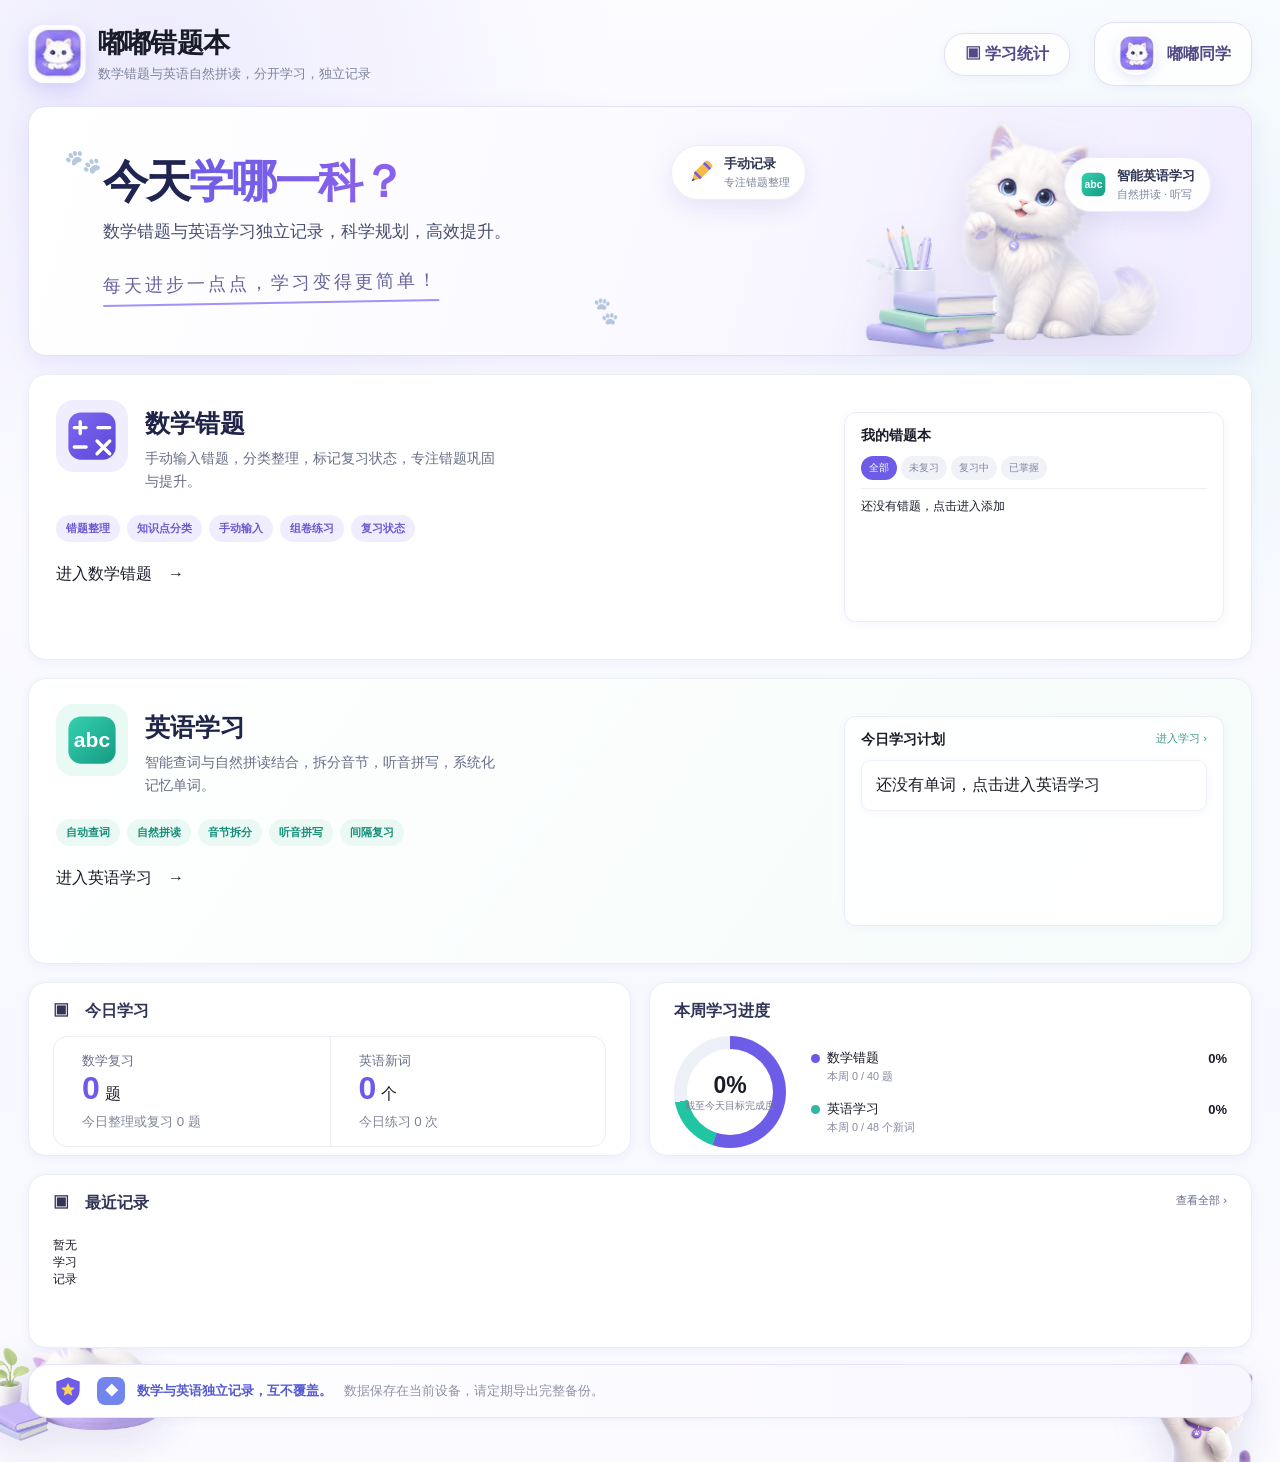
==== commit a4a8540c: "Switch home illustrations to local PNG assets" ====
--- a/index.html
+++ b/index.html
@@ -1,9 +1,9 @@
-<!DOCTYPE html><html lang="zh-CN"><head><meta charset="UTF-8"><meta name="viewport" content="width=device-width,initial-scale=1,viewport-fit=cover"><title>嘟嘟错题本 · 学习中心</title><link rel="icon" href="assets/app-icon.svg" type="image/svg+xml"><link rel="apple-touch-icon" href="assets/app-icon-512.png"><link rel="manifest" href="site.webmanifest"><meta name="theme-color" content="#6C5CE7"><link rel="stylesheet" href="home.css"><link rel="stylesheet" href="brand.css"><link rel="stylesheet" href="profile.css"><link rel="stylesheet" href="reliability.css"><link rel="stylesheet" href="asset-polish.css"></head>
+<!DOCTYPE html><html lang="zh-CN"><head><meta charset="UTF-8"><meta name="viewport" content="width=device-width,initial-scale=1,viewport-fit=cover"><title>嘟嘟错题本 · 学习中心</title><link rel="icon" href="assets/app-icon.svg" type="image/svg+xml"><link rel="apple-touch-icon" href="assets/app-icon-512.png"><link rel="manifest" href="site.webmanifest"><meta name="theme-color" content="#6C5CE7"><link rel="stylesheet" href="home.css"><link rel="stylesheet" href="brand.css"><link rel="stylesheet" href="profile.css"><link rel="stylesheet" href="reliability.css"><link rel="stylesheet" href="asset-polish.css?v=20260721-5"></head>
 <body>
 <div class="home-shell">
 <header class="home-header"><a class="brand" href="index.html"><img src="assets/brand-logo-brand.svg"><div><h1>嘟嘟错题本</h1><p>数学错题与英语自然拼读，分开学习，独立记录</p></div></a><div class="header-actions"><button onclick="scrollToStats()">▣ 学习统计</button><button class="profile" type="button" data-profile-trigger onclick="openProfileSettings()"><img src="assets/brand-logo-brand.svg"><span data-user-name>嘟嘟同学</span></button></div></header>
 <main>
-<section class="home-hero"><div class="hero-copy"><h2>今天<span>学哪一科？</span></h2><p>数学错题与英语学习独立记录，科学规划，高效提升。</p><div class="handwrite">每天进步一点点，学习变得更简单！</div></div><div class="hero-feature manual"><img src="assets/icon-pencil.svg"><div><b>手动记录</b><span>专注错题整理</span></div></div><div class="hero-feature smart"><img src="assets/icon-english.svg"><div><b>智能英语学习</b><span>自然拼读 · 听写</span></div></div><img class="hero-art" src="assets/home-hero-cat-brand.svg" alt="嘟嘟猫学习" width="650" height="510" decoding="async" fetchpriority="high"></section>
+<section class="home-hero"><div class="hero-copy"><h2>今天<span>学哪一科？</span></h2><p>数学错题与英语学习独立记录，科学规划，高效提升。</p><div class="handwrite">每天进步一点点，学习变得更简单！</div></div><div class="hero-feature manual"><img src="assets/icon-pencil.svg"><div><b>手动记录</b><span>专注错题整理</span></div></div><div class="hero-feature smart"><img src="assets/icon-english.svg"><div><b>智能英语学习</b><span>自然拼读 · 听写</span></div></div><img class="hero-art" src="assets/cats/home-study.png?v=20260721-5" alt="嘟嘟猫学习" width="650" height="510" decoding="async" fetchpriority="high"></section>
 <section class="subject-grid">
 <a class="subject-card math-card" href="math.html"><div class="subject-main"><div class="subject-title"><div class="subject-icon"><img src="assets/icon-math.svg" alt="数学"></div><div><h3>数学错题</h3><p>手动输入错题，分类整理，标记复习状态，专注错题巩固与提升。</p></div></div><div class="chips"><span>错题整理</span><span>知识点分类</span><span>手动输入</span><span>组卷练习</span><span>复习状态</span></div><span class="subject-enter">进入数学错题　→</span></div><div class="mini-preview"><h4>我的错题本</h4><div class="mini-tabs"><i>全部</i><i>未复习</i><i>复习中</i><i>已掌握</i></div><div id="homeMathPreview"></div></div></a>
 <a class="subject-card english-card" href="english.html"><div class="subject-main"><div class="subject-title"><div class="subject-icon abc"><img src="assets/icon-english.svg" alt="英语"></div><div><h3>英语学习</h3><p>智能查词与自然拼读结合，拆分音节，听音拼写，系统化记忆单词。</p></div></div><div class="chips green"><span>自动查词</span><span>自然拼读</span><span>音节拆分</span><span>听音拼写</span><span>间隔复习</span></div><span class="subject-enter english-enter">进入英语学习　→</span></div><div class="word-preview"><div class="preview-head"><h4>今日学习计划</h4><span>进入学习 ›</span></div><div id="homeWordPreview"></div></div></a>
@@ -15,5 +15,5 @@
 </section>
 <div class="safe-note"><img src="assets/icon-shield.svg" alt="安全"><b hidden>◆</b><strong>数学与英语独立记录，互不覆盖。</strong><span>数据保存在当前设备，请定期导出完整备份。</span></div>
 </main>
-<img class="left-cat" src="assets/home-left-cat-brand.svg" alt="" width="320" height="190" loading="lazy" decoding="async"><img class="right-cat" src="assets/cat-cheer-brand.svg" alt="" width="190" height="231" loading="lazy" decoding="async">
+<img class="left-cat" src="assets/cats/side-sleep.png?v=20260721-5" alt="" width="320" height="190" loading="lazy" decoding="async"><img class="right-cat" src="assets/cats/cheer.png?v=20260721-5" alt="" width="190" height="231" loading="lazy" decoding="async">
 </div><script src="home.js"></script><script src="profile-progress.js"></script><script src="reliability.js"></script><script src="reliability-fixes.js"></script><script src="dudu-sync.js"></script></body></html>
--- a/reliability.css
+++ b/reliability.css
@@ -1 +1 @@
-.complete-backup{border:1px solid #e5e0fb;background:#faf8ff;border-radius:13px;padding:13px}.complete-backup>div:first-child{display:flex;justify-content:space-between;gap:12px;align-items:center}.complete-backup span,.complete-backup p{font-size:11px;color:#7d8196}.complete-backup p{margin:9px 0 0}.backup-actions{display:flex;gap:8px;margin-top:10px}.backup-actions button,.backup-actions label{flex:1;border:1px solid #dcd5fb;background:#fff;color:#6758ca;border-radius:10px;padding:10px;text-align:center;font-size:12px;font-weight:700;cursor:pointer}.backup-actions input{display:none}.clear-all-data{width:100%;margin-top:8px;border:1px solid #f2cccc;background:#fff7f7;color:#c34d4d;border-radius:10px;padding:9px;font-size:11px;font-weight:700}.undo-bar{position:fixed;left:50%;bottom:24px;transform:translate(-50%,30px);z-index:9999;background:#24263d;color:#fff;border-radius:14px;padding:12px 14px;display:flex;align-items:center;gap:18px;opacity:0;pointer-events:none;transition:.2s;box-shadow:0 16px 40px rgba(0,0,0,.25)}.undo-bar.show{opacity:1;transform:translate(-50%,0);pointer-events:auto}.undo-bar button{border:0;background:#8e79f4;color:#fff;border-radius:9px;padding:7px 12px;font-weight:700}.formula-toolbar{display:flex;flex-wrap:wrap;gap:6px;margin-top:8px}.formula-toolbar button{border:1px solid #ded9f5;background:#f8f6ff;color:#5549af;border-radius:8px;min-width:34px;height:32px}.paper-grade{display:flex;align-items:center;gap:14px;margin-top:18px;padding:10px 12px;border:1px solid #e6e3f4;border-radius:10px;background:#faf9ff;font-size:12px}.paper-grade span{font-weight:700}.paper-grade label{display:flex;align-items:center;gap:4px}.finish-paper{background:#22a98c!important;color:#fff!important}.word-edit-overlay{display:none}.word-edit-overlay.open{display:flex}.word-edit-overlay .modal{max-height:90dvh;overflow:auto}.edit-word{color:#16a184!important}.q-meta{flex-wrap:wrap}.complete-backup+.profile-save{margin-top:0}.q-actions button{min-height:36px}.paper-actions{flex-wrap:wrap}.paper-actions .finish-paper{margin-left:auto}@media print{.paper-grade,.paper-actions{display:none!important}}@media(max-width:680px){.backup-actions{flex-direction:column}.undo-bar{width:calc(100% - 24px);bottom:calc(12px + env(safe-area-inset-bottom));justify-content:space-between}.paper-grade{align-items:flex-start;flex-wrap:wrap}.paper-grade span{width:100%}.paper-actions .finish-paper{margin-left:0;width:100%}}.hero-art{content:url("assets/cats/home-study.svg")!important}.left-cat,.side-cat,.eng-side-cat{content:url("assets/cats/side-sleep.svg")!important}.right-cat,.challenge img,.eng-stats strong.star img{content:url("assets/cats/cheer.svg")!important}.welcome img{content:url("assets/cats/math-banner.svg")!important}.eng-hero>img{content:url("assets/cats/english-study.svg")!important}.words-title>img{content:url("assets/cats/cat-book.svg")!important}+.complete-backup{border:1px solid #e5e0fb;background:#faf8ff;border-radius:13px;padding:13px}.complete-backup>div:first-child{display:flex;justify-content:space-between;gap:12px;align-items:center}.complete-backup span,.complete-backup p{font-size:11px;color:#7d8196}.complete-backup p{margin:9px 0 0}.backup-actions{display:flex;gap:8px;margin-top:10px}.backup-actions button,.backup-actions label{flex:1;border:1px solid #dcd5fb;background:#fff;color:#6758ca;border-radius:10px;padding:10px;text-align:center;font-size:12px;font-weight:700;cursor:pointer}.backup-actions input{display:none}.clear-all-data{width:100%;margin-top:8px;border:1px solid #f2cccc;background:#fff7f7;color:#c34d4d;border-radius:10px;padding:9px;font-size:11px;font-weight:700}.undo-bar{position:fixed;left:50%;bottom:24px;transform:translate(-50%,30px);z-index:9999;background:#24263d;color:#fff;border-radius:14px;padding:12px 14px;display:flex;align-items:center;gap:18px;opacity:0;pointer-events:none;transition:.2s;box-shadow:0 16px 40px rgba(0,0,0,.25)}.undo-bar.show{opacity:1;transform:translate(-50%,0);pointer-events:auto}.undo-bar button{border:0;background:#8e79f4;color:#fff;border-radius:9px;padding:7px 12px;font-weight:700}.formula-toolbar{display:flex;flex-wrap:wrap;gap:6px;margin-top:8px}.formula-toolbar button{border:1px solid #ded9f5;background:#f8f6ff;color:#5549af;border-radius:8px;min-width:34px;height:32px}.paper-grade{display:flex;align-items:center;gap:14px;margin-top:18px;padding:10px 12px;border:1px solid #e6e3f4;border-radius:10px;background:#faf9ff;font-size:12px}.paper-grade span{font-weight:700}.paper-grade label{display:flex;align-items:center;gap:4px}.finish-paper{background:#22a98c!important;color:#fff!important}.word-edit-overlay{display:none}.word-edit-overlay.open{display:flex}.word-edit-overlay .modal{max-height:90dvh;overflow:auto}.edit-word{color:#16a184!important}.q-meta{flex-wrap:wrap}.complete-backup+.profile-save{margin-top:0}.q-actions button{min-height:36px}.paper-actions{flex-wrap:wrap}.paper-actions .finish-paper{margin-left:auto}@media print{.paper-grade,.paper-actions{display:none!important}}@media(max-width:680px){.backup-actions{flex-direction:column}.undo-bar{width:calc(100% - 24px);bottom:calc(12px + env(safe-area-inset-bottom));justify-content:space-between}.paper-grade{align-items:flex-start;flex-wrap:wrap}.paper-grade span{width:100%}.paper-actions .finish-paper{margin-left:0;width:100%}}.hero-art{content:url("assets/home-hero-cat-brand.svg")!important}.left-cat{content:url("assets/home-left-cat-brand.svg")!important}.side-cat{content:url("assets/math-side-cat.svg")!important}.eng-side-cat{content:url("assets/english-side-cat-brand.svg")!important}.right-cat,.challenge img,.eng-stats strong.star img{content:url("assets/cat-cheer-brand.svg")!important}.welcome img{content:url("assets/math-banner-cat-brand.svg")!important}.eng-hero>img{content:url("assets/english-hero-cat-brand.svg")!important}.words-title>img{content:url("assets/cat-book-brand.svg")!important}
--- a/asset-polish.css
+++ b/asset-polish.css
@@ -9,7 +9,6 @@
 .challenge img,
 .eng-stats strong.star img,
 .words-title > img {
-  content: normal !important;
   object-fit: contain !important;
   background: transparent !important;
   pointer-events: none;
@@ -17,6 +16,14 @@
   -webkit-user-drag: none;
   filter: drop-shadow(0 14px 22px rgba(77, 64, 143, .14));
 }
+
+/* All illustrations are local transparent PNGs. Never depend on expiring Adobe URLs. */
+.hero-art { content: url("assets/cats/home-study.png") !important; }
+.left-cat, .side-cat, .eng-side-cat { content: url("assets/cats/side-sleep.png") !important; }
+.right-cat, .challenge img, .eng-stats strong.star img { content: url("assets/cats/cheer.png") !important; }
+.welcome img { content: url("assets/cats/math-banner.png") !important; }
+.eng-hero > img { content: url("assets/cats/english-study.png") !important; }
+.words-title > img { content: url("assets/cats/cat-book.png") !important; }
 
 .hero-art,
 .welcome img,
